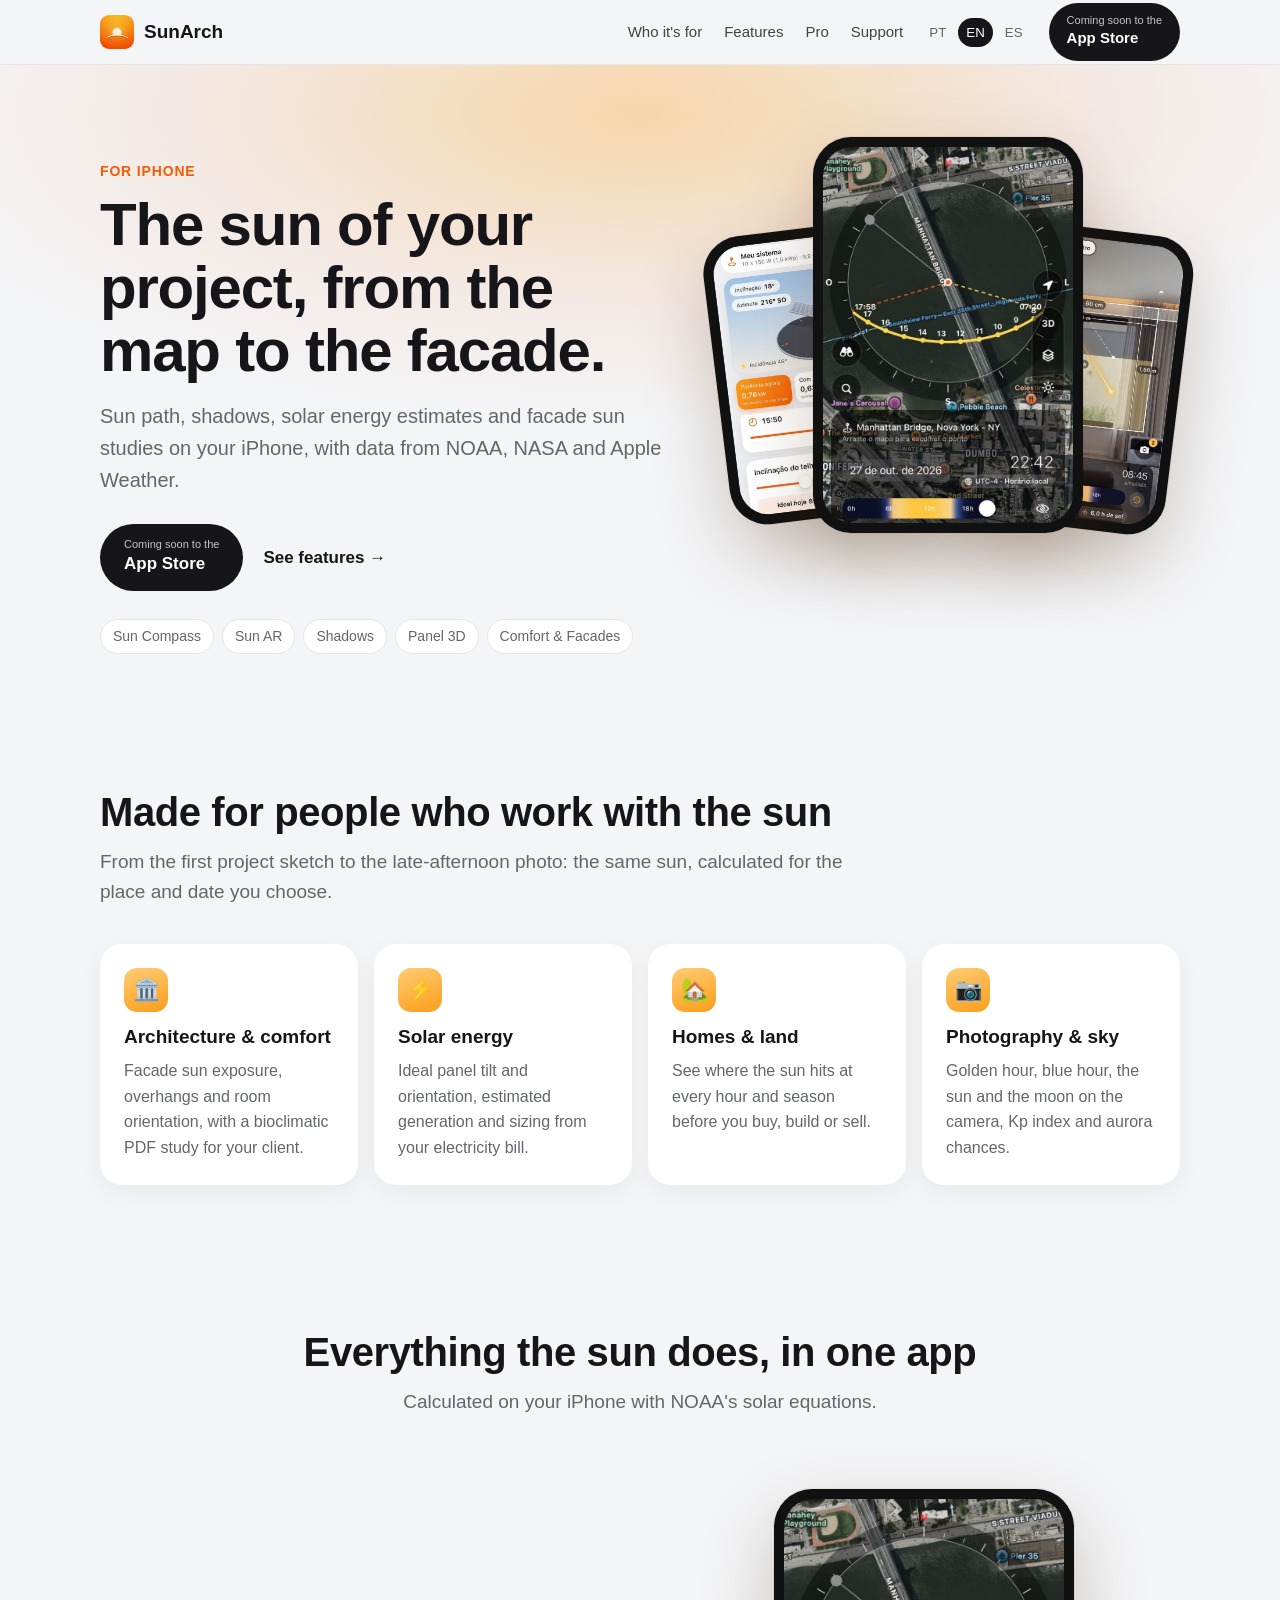
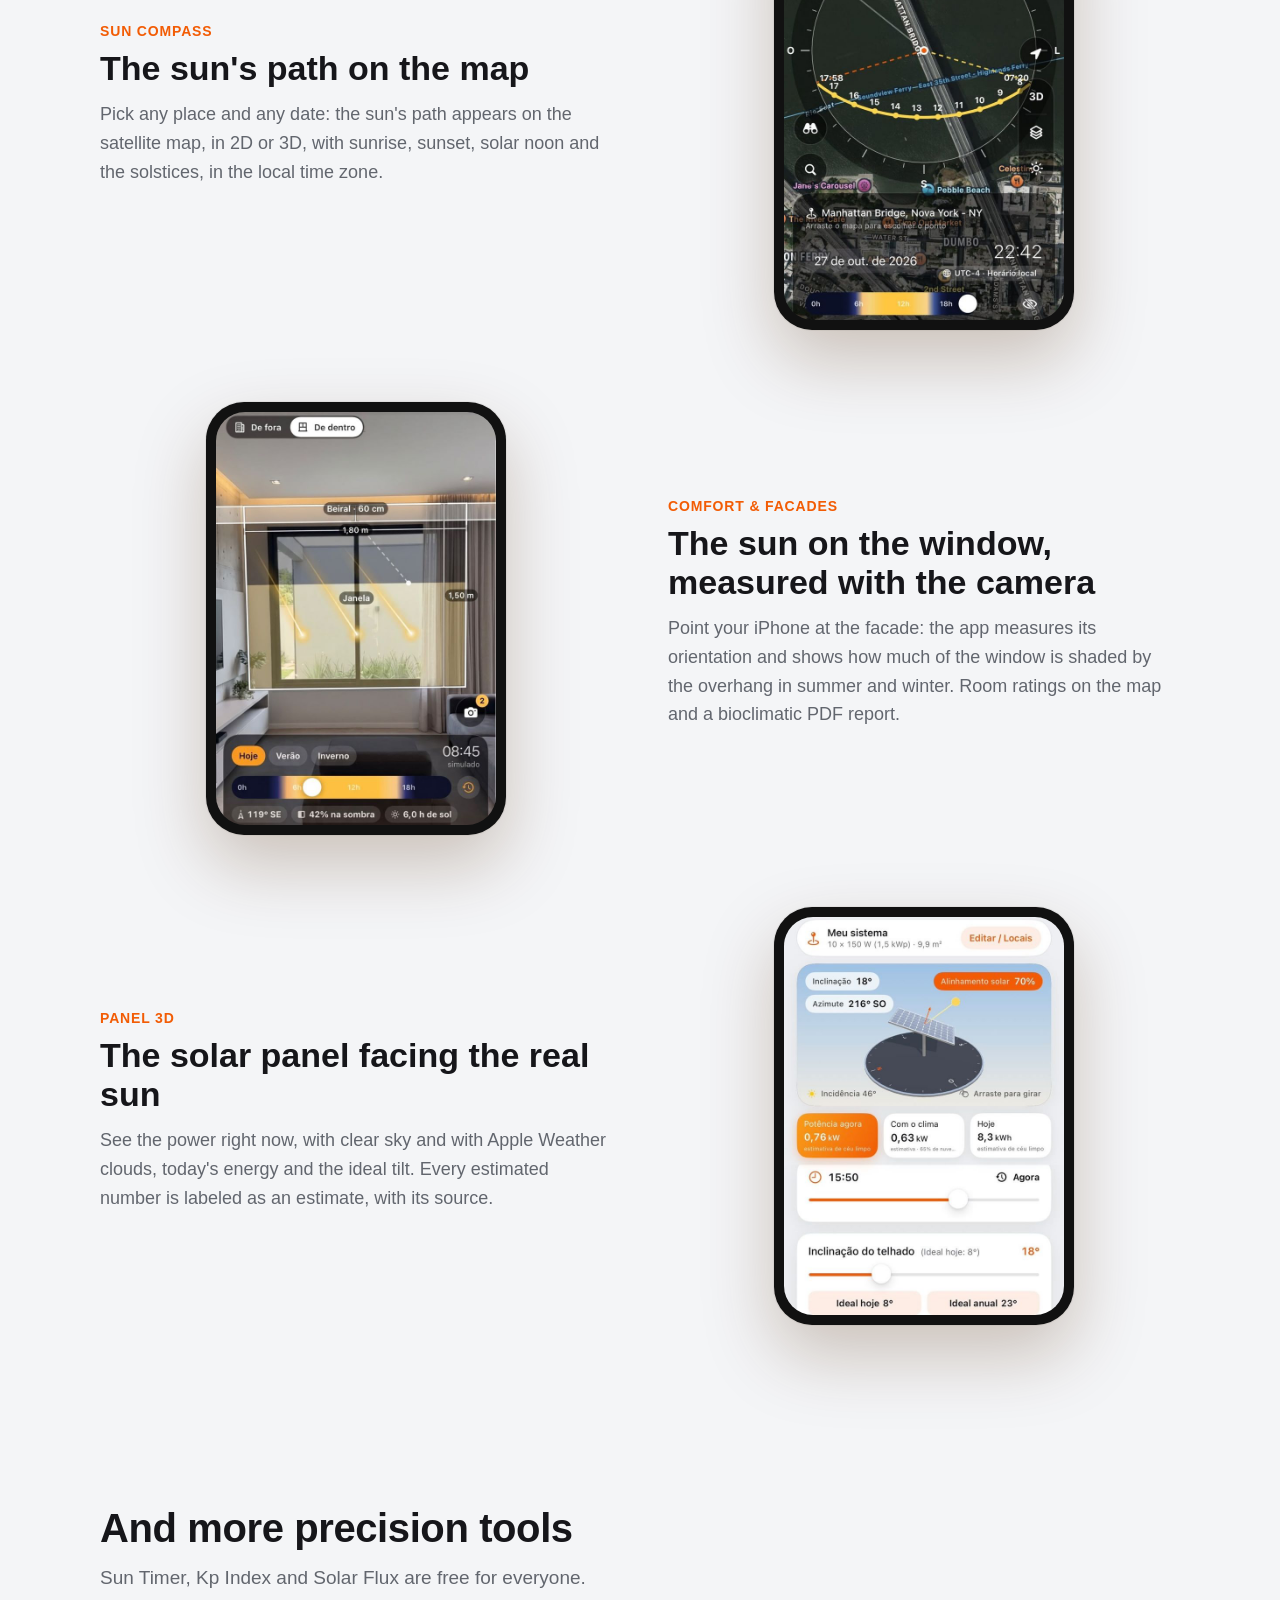
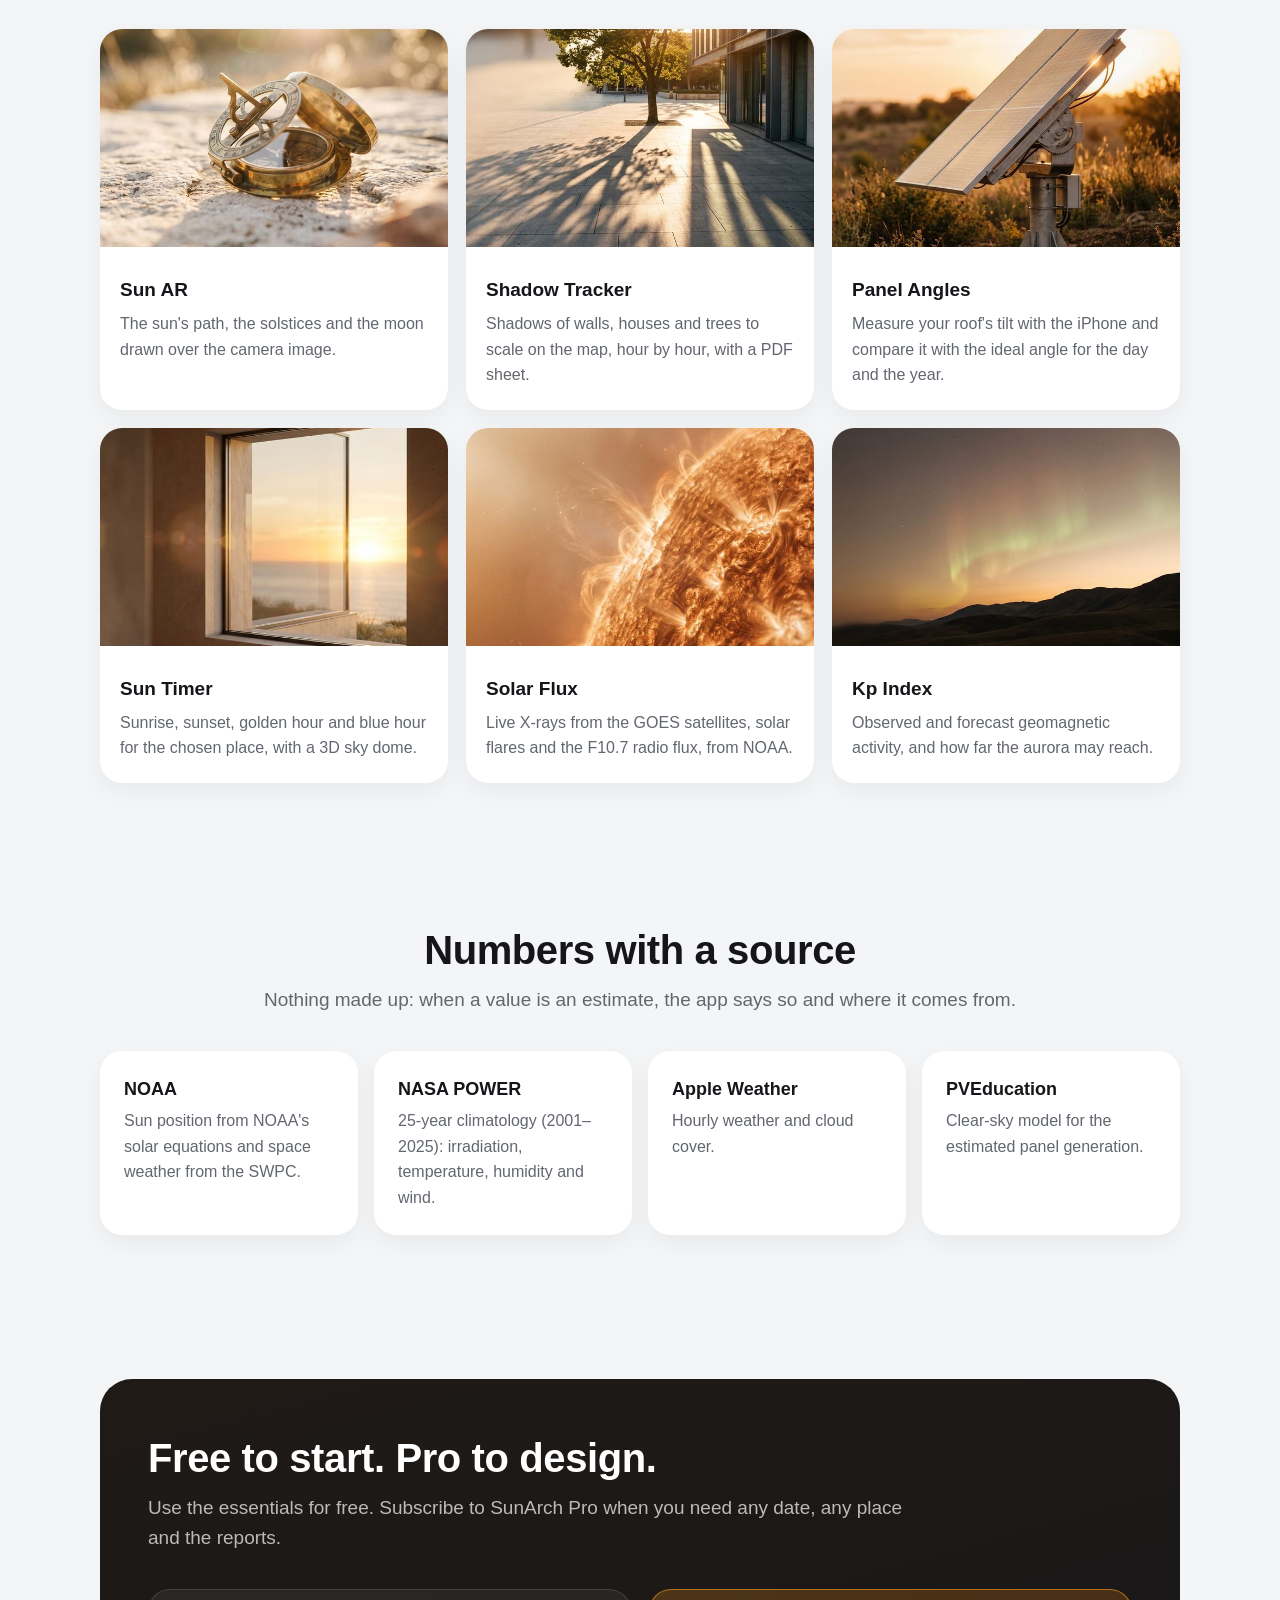
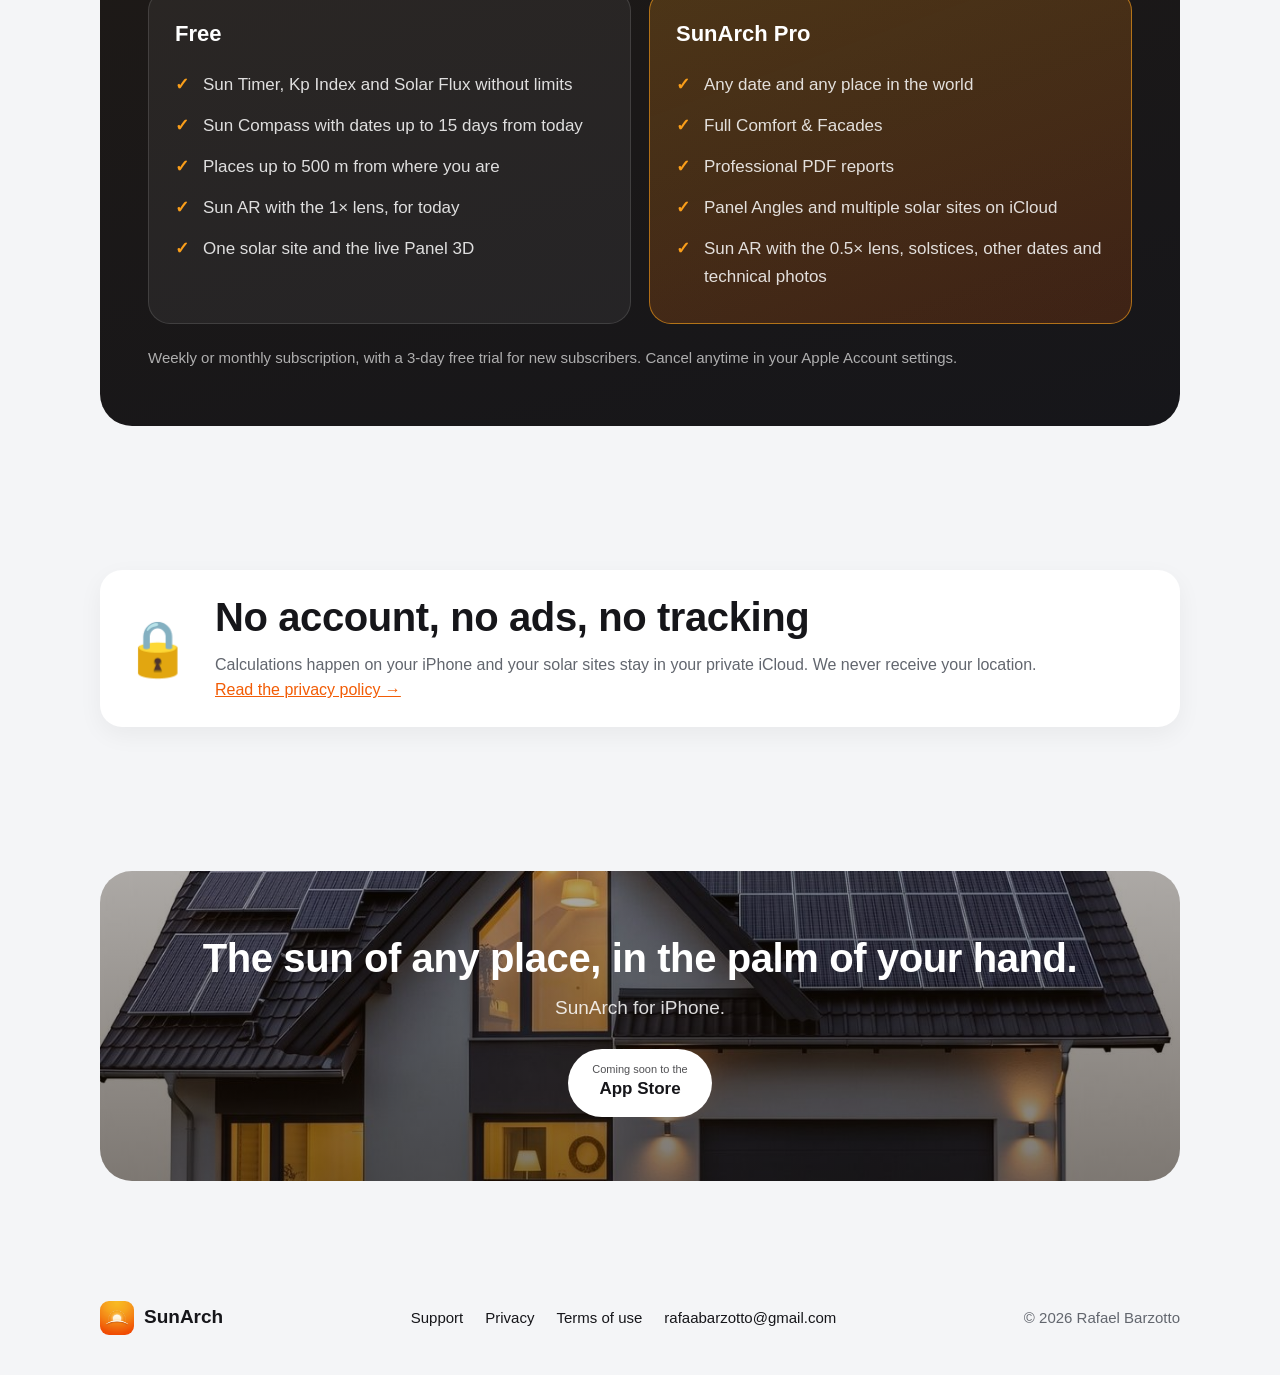
==== index.html @ 5658993d "SunArch: landing, privacidade e suporte" ====
<!doctype html>
<html lang="pt-BR">
<head>
  <meta charset="utf-8">
  <meta name="viewport" content="width=device-width, initial-scale=1">
  <title>SunArch — Sol, sombras e estudo solar de fachadas</title>
  <meta name="description" content="SunArch para iPhone: trajetória do sol no mapa e na câmera, sombras, estimativa de energia solar e estudo de insolação de fachadas, com dados da NOAA, da NASA e do Apple Weather.">
  <meta property="og:title" content="SunArch">
  <meta property="og:description" content="Sol, sombras e estudo solar de fachadas no seu iPhone.">
  <meta property="og:image" content="https://sunarch.com.br/assets/photo-house.jpg">
  <meta property="og:url" content="https://sunarch.com.br/">
  <meta name="theme-color" content="#f25c05">
  <link rel="icon" href="icon.png">
  <link rel="apple-touch-icon" href="icon.png">
  <link rel="stylesheet" href="landing.css">
</head>
<body>

<header class="top">
  <div class="wrap">
    <a class="brand" href="#"><img src="icon.png" alt=""><span>SunArch</span></a>
    <nav class="menu">
      <a href="#para-quem" data-i="nav.who">Para quem</a>
      <a href="#recursos" data-i="nav.features">Recursos</a>
      <a href="#pro" data-i="nav.pro">Pro</a>
      <a href="support.html" data-i="nav.support">Suporte</a>
    </nav>
    <div class="langs" role="group" aria-label="Idioma">
      <button type="button" data-lang="pt">PT</button>
      <button type="button" data-lang="en">EN</button>
      <button type="button" data-lang="es">ES</button>
    </div>
    <a class="store" aria-disabled="true"><span><small data-i="store.soon">Em breve na</small>App Store</span></a>
  </div>
</header>

<main>

<!-- Destaque -->
<section class="hero">
  <div class="wrap">
    <div>
      <div class="eyebrow" data-i="hero.eyebrow">Para iPhone</div>
      <h1 data-i="hero.title">O sol do seu projeto, do mapa à fachada.</h1>
      <p class="lead" data-i="hero.lead">Trajetória do sol, sombras, estimativa de energia solar e estudo de insolação de fachadas no seu iPhone, com dados da NOAA, da NASA e do Apple Weather.</p>
      <div class="cta-row">
        <a class="store big" aria-disabled="true"><span><small data-i="store.soon">Em breve na</small>App Store</span></a>
        <a class="ghost" href="#recursos" data-i="hero.more">Ver recursos →</a>
      </div>
      <div class="chips">
        <span data-i="chip.compass">Bússola Solar</span>
        <span>Sun AR</span>
        <span data-i="chip.shadow">Sombras</span>
        <span data-i="chip.panel">Placa 3D</span>
        <span data-i="chip.comfort">Conforto &amp; Fachadas</span>
      </div>
    </div>
    <div class="trio">
      <div class="phone side left"><img src="assets/screen-solar.jpg" alt=""></div>
      <div class="phone side right"><img src="assets/screen-facade.jpg" alt=""></div>
      <div class="phone front"><img src="assets/screen-compass.jpg" alt="Bússola Solar do SunArch: trajetória do sol sobre o mapa de satélite" data-i-alt="alt.compass"></div>
    </div>
  </div>
</section>

<!-- Para quem -->
<section class="block" id="para-quem">
  <div class="wrap">
    <h2 data-i="who.title">Feito para quem trabalha com o sol</h2>
    <p class="sub" data-i="who.sub">Do primeiro rabisco do projeto à foto no fim de tarde: o mesmo sol, calculado para o lugar e a data que você escolher.</p>
    <div class="grid4">
      <div class="card"><div class="icon">🏛️</div><h3 data-i="who.arch.t">Arquitetura e conforto</h3><p data-i="who.arch.d">Insolação de fachadas, beirais e orientação dos cômodos, com estudo bioclimático em PDF para o cliente.</p></div>
      <div class="card"><div class="icon">⚡️</div><h3 data-i="who.solar.t">Energia solar</h3><p data-i="who.solar.d">Inclinação e orientação ideais das placas, geração estimada e dimensionamento pela conta de luz.</p></div>
      <div class="card"><div class="icon">🏡</div><h3 data-i="who.home.t">Imóveis e terrenos</h3><p data-i="who.home.d">Veja onde bate sol em cada hora e estação antes de comprar, construir ou vender.</p></div>
      <div class="card"><div class="icon">📷</div><h3 data-i="who.photo.t">Fotografia e céu</h3><p data-i="who.photo.d">Golden hour, blue hour, o sol e a lua na câmera, índice Kp e chance de aurora.</p></div>
    </div>
  </div>
</section>

<!-- Recursos em destaque -->
<section class="block" id="recursos">
  <div class="wrap">
    <h2 class="center" data-i="feat.title">Tudo o que o sol faz, num app só</h2>
    <p class="sub center" data-i="feat.sub">Contas feitas no seu iPhone, com as equações solares da NOAA.</p>

    <div class="feature">
      <div class="text">
        <div class="eyebrow" data-i="chip.compass">Bússola Solar</div>
        <h3 data-i="f1.t">A trajetória do sol sobre o mapa</h3>
        <p data-i="f1.d">Escolha qualquer ponto e qualquer data: o caminho do sol aparece no mapa de satélite, em 2D ou em 3D, com nascer, pôr, meio-dia solar e os solstícios, no fuso do local.</p>
      </div>
      <div class="phone"><img src="assets/screen-compass.jpg" alt="" loading="lazy"></div>
    </div>

    <div class="feature flip">
      <div class="text">
        <div class="eyebrow" data-i="chip.comfort">Conforto &amp; Fachadas</div>
        <h3 data-i="f2.t">O sol na janela, medido pela câmera</h3>
        <p data-i="f2.d">Aponte o iPhone para a fachada: o app mede a orientação dela e mostra quanto da janela fica na sombra do beiral no verão e no inverno. Notas por cômodo no mapa e relatório bioclimático em PDF.</p>
      </div>
      <div class="phone"><img src="assets/screen-facade.jpg" alt="Fachada AR do SunArch medindo a sombra do beiral sobre a janela" data-i-alt="alt.facade" loading="lazy"></div>
    </div>

    <div class="feature">
      <div class="text">
        <div class="eyebrow" data-i="chip.panel">Placa 3D</div>
        <h3 data-i="f3.t">A placa solar diante do sol real</h3>
        <p data-i="f3.d">Veja a potência agora, com céu limpo e com as nuvens do Apple Weather, a energia do dia e a inclinação ideal. Cada número estimado vem marcado como estimativa, com a fonte.</p>
      </div>
      <div class="phone"><img src="assets/screen-solar.jpg" alt="Placa 3D do SunArch com a potência estimada e a inclinação do telhado" data-i-alt="alt.solar" loading="lazy"></div>
    </div>
  </div>
</section>

<!-- Mais ferramentas -->
<section class="block">
  <div class="wrap">
    <h2 data-i="tools.title">E mais ferramentas de precisão</h2>
    <p class="sub" data-i="tools.sub">Timer Solar, Índice Kp e Fluxo Solar são gratuitos para todos.</p>
    <div class="grid3">
      <div class="card tool"><img src="assets/photo-ar.jpg" alt="" loading="lazy"><div><h3>Sun AR</h3><p data-i="t.ar">O caminho do sol, os solstícios e a lua desenhados sobre a imagem da câmera.</p></div></div>
      <div class="card tool"><img src="assets/photo-shadow.jpg" alt="" loading="lazy"><div><h3 data-i="t.shadow.t">Rastreador de Sombras</h3><p data-i="t.shadow">A sombra de muros, casas e árvores em escala no mapa, hora a hora, com ficha em PDF.</p></div></div>
      <div class="card tool"><img src="assets/photo-angles.jpg" alt="" loading="lazy"><div><h3 data-i="t.angles.t">Ângulos do Painel</h3><p data-i="t.angles">Meça a inclinação do telhado com o iPhone e compare com o ângulo ideal do dia e do ano.</p></div></div>
      <div class="card tool"><img src="assets/photo-timer.jpg" alt="" loading="lazy"><div><h3 data-i="t.timer.t">Timer Solar</h3><p data-i="t.timer">Nascer, pôr, golden hour e blue hour do local escolhido, com a cúpula 3D do céu.</p></div></div>
      <div class="card tool"><img src="assets/photo-flux.jpg" alt="" loading="lazy"><div><h3 data-i="t.flux.t">Fluxo Solar</h3><p data-i="t.flux">Raios X ao vivo dos satélites GOES, erupções solares e o fluxo de rádio F10.7, da NOAA.</p></div></div>
      <div class="card tool"><img src="assets/photo-kp.jpg" alt="" loading="lazy"><div><h3 data-i="t.kp.t">Índice Kp</h3><p data-i="t.kp">Atividade geomagnética observada e prevista, e até onde a aurora pode aparecer.</p></div></div>
    </div>
  </div>
</section>

<!-- Fontes -->
<section class="block">
  <div class="wrap">
    <h2 class="center" data-i="src.title">Números com fonte</h2>
    <p class="sub center" data-i="src.sub">Nada inventado: quando um valor é estimativa, o app diz que é estimativa e de onde ele vem.</p>
    <div class="sources">
      <div class="card"><strong>NOAA</strong><p data-i="src.noaa">Posição do sol pelas equações solares da NOAA e clima espacial do SWPC.</p></div>
      <div class="card"><strong>NASA POWER</strong><p data-i="src.nasa">Climatologia de 25 anos (2001–2025): irradiação, temperatura, umidade e vento.</p></div>
      <div class="card"><strong>Apple Weather</strong><p data-i="src.apple">Clima e cobertura de nuvens hora a hora.</p></div>
      <div class="card"><strong>PVEducation</strong><p data-i="src.pv">Modelo de céu limpo para a geração estimada das placas.</p></div>
    </div>
  </div>
</section>

<!-- Pro -->
<section class="block" id="pro">
  <div class="wrap">
    <div class="pro">
      <h2 data-i="pro.title">Grátis para começar. Pro para projetar.</h2>
      <p class="sub" data-i="pro.sub">Use o essencial sem pagar nada. Assine o SunArch Pro quando precisar de qualquer data, qualquer lugar e dos relatórios.</p>
      <div class="plans">
        <div class="plan">
          <h3 data-i="pro.free">Grátis</h3>
          <ul>
            <li data-i="pro.free.1">Timer Solar, Índice Kp e Fluxo Solar sem limites</li>
            <li data-i="pro.free.2">Bússola Solar com datas até 15 dias de hoje</li>
            <li data-i="pro.free.3">Locais a até 500 m da sua posição</li>
            <li data-i="pro.free.4">Sun AR na lente 1×, no dia de hoje</li>
            <li data-i="pro.free.5">Um local solar e a Placa 3D ao vivo</li>
          </ul>
        </div>
        <div class="plan on">
          <h3>SunArch Pro</h3>
          <ul>
            <li data-i="pro.p.1">Qualquer data e qualquer lugar do mundo</li>
            <li data-i="pro.p.2">Conforto &amp; Fachadas completo</li>
            <li data-i="pro.p.3">Relatórios profissionais em PDF</li>
            <li data-i="pro.p.4">Ângulos do Painel e vários locais solares no iCloud</li>
            <li data-i="pro.p.5">Sun AR com lente 0,5×, solstícios, outras datas e fotos técnicas</li>
          </ul>
        </div>
      </div>
      <p class="note" data-i="pro.note">Assinatura semanal ou mensal, com teste grátis de 3 dias para novos assinantes. Cancele quando quiser nos ajustes da sua Conta Apple.</p>
    </div>
  </div>
</section>

<!-- Privacidade -->
<section class="block">
  <div class="wrap">
    <div class="card privacy">
      <div class="big-icon">🔒</div>
      <div>
        <h2 data-i="priv.title">Sem conta, sem anúncios, sem rastreamento</h2>
        <p data-i="priv.text">As contas são feitas no seu iPhone e os seus locais solares ficam no seu iCloud privado. Nós nunca recebemos a sua localização.</p>
        <p><a href="privacy.html" data-i="priv.link">Ler a política de privacidade →</a></p>
      </div>
    </div>
  </div>
</section>

<!-- Chamada final -->
<section class="block">
  <div class="wrap">
    <div class="final">
      <h2 data-i="final.title">O sol de qualquer lugar, na palma da mão.</h2>
      <p data-i="final.sub">SunArch para iPhone.</p>
      <a class="store big" aria-disabled="true"><span><small data-i="store.soon">Em breve na</small>App Store</span></a>
    </div>
  </div>
</section>

</main>

<footer class="site">
  <div class="wrap">
    <a class="brand" href="#"><img src="icon.png" alt=""><span>SunArch</span></a>
    <nav>
      <a href="support.html" data-i="nav.support">Suporte</a>
      <a href="privacy.html" data-i="foot.privacy">Privacidade</a>
      <a href="https://www.apple.com/legal/internet-services/itunes/dev/stdeula/" data-i="foot.terms">Termos de uso</a>
      <a href="mailto:rafaabarzotto@gmail.com">rafaabarzotto@gmail.com</a>
    </nav>
    <div>© 2026 Rafael Barzotto</div>
  </div>
</footer>

<script src="i18n.js"></script>
</body>
</html>
---- landing.css ----
:root {
  --bg: #f4f5f7;
  --card: #ffffff;
  --ink: #16161a;
  --muted: #62666e;
  --accent: #f25c05;
  --gold: #fa9e1a;
  --gold-light: #ffcc73;
  --line: #e3e6ea;
  --radius: 22px;
}

* { box-sizing: border-box; }
html { scroll-behavior: smooth; }

body {
  margin: 0;
  background: var(--bg);
  color: var(--ink);
  font: 17px/1.6 -apple-system, BlinkMacSystemFont, "SF Pro Text", "Segoe UI", Roboto, sans-serif;
  -webkit-font-smoothing: antialiased;
}

img { max-width: 100%; display: block; }
a { color: var(--accent); }
.wrap { max-width: 1120px; margin: 0 auto; padding: 0 20px; }

/* Barra do topo */
.top {
  position: sticky; top: 0; z-index: 10;
  background: rgba(244, 245, 247, .85);
  backdrop-filter: saturate(180%) blur(14px);
  -webkit-backdrop-filter: saturate(180%) blur(14px);
  border-bottom: 1px solid var(--line);
}
.top .wrap { display: flex; align-items: center; gap: 18px; height: 64px; }
.brand { display: flex; align-items: center; gap: 10px; text-decoration: none; color: var(--ink); font-weight: 700; font-size: 19px; }
.brand img { width: 34px; height: 34px; border-radius: 9px; }
.top nav.menu { display: flex; gap: 22px; margin-left: auto; }
.top nav.menu a { color: var(--ink); text-decoration: none; font-size: 15px; font-weight: 500; opacity: .8; }
.top nav.menu a:hover { opacity: 1; }
.langs { display: flex; gap: 4px; }
.langs button {
  border: 0; background: transparent; color: var(--muted); font: 600 13px/1 inherit;
  padding: 7px 8px; border-radius: 999px; cursor: pointer;
}
.langs button.on { background: var(--ink); color: #fff; }

.store {
  display: inline-flex; align-items: center; gap: 8px;
  background: var(--ink); color: #fff; text-decoration: none;
  font-weight: 600; font-size: 15px; padding: 11px 18px; border-radius: 999px; white-space: nowrap;
}
.store small { display: block; font-size: 11px; font-weight: 500; opacity: .75; line-height: 1.1; }
.store.big { font-size: 17px; padding: 14px 24px; }
.store[aria-disabled="true"] { cursor: default; }

/* Destaque */
.hero { position: relative; overflow: hidden; padding: 72px 0 40px; }
.hero::before {
  content: ""; position: absolute; inset: -40% -10% auto; height: 620px; z-index: -1;
  background: radial-gradient(closest-side, rgba(250, 158, 26, .35), rgba(242, 92, 5, .08) 60%, transparent);
}
.hero .wrap { display: grid; grid-template-columns: 1.1fr .9fr; gap: 48px; align-items: center; }
.eyebrow { color: var(--accent); font-weight: 700; font-size: 14px; letter-spacing: .06em; text-transform: uppercase; }
.hero h1 { font-size: clamp(36px, 5.4vw, 60px); line-height: 1.05; letter-spacing: -.02em; margin: 10px 0 18px; }
.hero p.lead { font-size: 20px; color: var(--muted); margin: 0 0 28px; max-width: 34em; }
.cta-row { display: flex; gap: 14px; flex-wrap: wrap; align-items: center; }
.ghost { color: var(--ink); text-decoration: none; font-weight: 600; padding: 12px 6px; }
.chips { display: flex; flex-wrap: wrap; gap: 8px; margin-top: 28px; }
.chips span { background: var(--card); border: 1px solid var(--line); border-radius: 999px; padding: 5px 12px; font-size: 14px; color: var(--muted); }

.phone {
  border-radius: 38px; padding: 10px; background: #111;
  box-shadow: 0 30px 70px rgba(80, 40, 0, .25), 0 0 0 1px rgba(0,0,0,.05);
  max-width: 340px; margin: 0 auto;
}
.phone img { border-radius: 29px; }
.feature .phone { max-width: 300px; }

/* Três telas do app no destaque */
.trio { position: relative; height: 540px; }
.trio .phone { position: absolute; margin: 0; }
.trio .front { width: 270px; left: 50%; top: 0; transform: translateX(-50%); z-index: 2; }
.trio .side { width: 210px; top: 90px; }
.trio .left { left: 0; transform: rotate(-7deg); }
.trio .right { right: 0; transform: rotate(7deg); }

/* Seções */
section.block { padding: 72px 0; }
.block h2 { font-size: clamp(28px, 3.6vw, 40px); line-height: 1.15; letter-spacing: -.01em; margin: 0 0 12px; }
.block p.sub { color: var(--muted); font-size: 19px; margin: 0 0 36px; max-width: 40em; }
.center { text-align: center; }
.center p.sub, p.sub.center { margin-left: auto; margin-right: auto; }

.grid4 { display: grid; grid-template-columns: repeat(4, 1fr); gap: 16px; }
.grid3 { display: grid; grid-template-columns: repeat(3, 1fr); gap: 18px; }
.card { background: var(--card); border-radius: var(--radius); padding: 24px; box-shadow: 0 8px 24px rgba(0,0,0,.05); }
.card h3 { margin: 10px 0 6px; font-size: 19px; }
.card p { margin: 0; color: var(--muted); font-size: 16px; }
.icon {
  width: 44px; height: 44px; border-radius: 13px; display: grid; place-items: center;
  background: linear-gradient(160deg, var(--gold-light), var(--gold)); font-size: 22px;
}

.feature { display: grid; grid-template-columns: 1fr 1fr; gap: 56px; align-items: center; padding: 36px 0; }
.feature.flip .text { order: 2; }
.feature .text h3 { font-size: clamp(26px, 3vw, 34px); margin: 6px 0 12px; line-height: 1.15; }
.feature .text p { color: var(--muted); font-size: 18px; margin: 0 0 12px; }
.feature ul { margin: 0; padding-left: 20px; color: var(--muted); }

.tool { padding: 0; overflow: hidden; }
.tool img { aspect-ratio: 16 / 10; object-fit: cover; width: 100%; }
.tool div { padding: 18px 20px 22px; }

.sources { display: grid; grid-template-columns: repeat(4, 1fr); gap: 16px; }
.sources .card strong { display: block; font-size: 18px; margin-bottom: 4px; }

/* Pro */
.pro { background: linear-gradient(165deg, #1f1a16, #16161a); color: #fff; border-radius: 32px; padding: 56px 48px; }
.pro h2 { color: #fff; }
.pro p.sub { color: rgba(255,255,255,.7); }
.plans { display: grid; grid-template-columns: 1fr 1fr; gap: 18px; }
.plan { background: rgba(255,255,255,.06); border: 1px solid rgba(255,255,255,.12); border-radius: 22px; padding: 26px; }
.plan.on { background: linear-gradient(160deg, rgba(250,158,26,.22), rgba(242,92,5,.18)); border-color: rgba(250,158,26,.6); }
.plan h3 { margin: 0 0 12px; font-size: 22px; }
.plan ul { margin: 0; padding: 0; list-style: none; }
.plan li { padding: 7px 0 7px 28px; position: relative; color: rgba(255,255,255,.85); }
.plan li::before { content: "✓"; position: absolute; left: 0; color: var(--gold); font-weight: 800; }
.pro .note { color: rgba(255,255,255,.65); font-size: 15px; margin: 22px 0 0; }

.privacy { display: grid; grid-template-columns: auto 1fr; gap: 24px; align-items: center; }
.privacy .big-icon { font-size: 54px; }

.final {
  border-radius: 32px; padding: 64px 24px; text-align: center; color: #fff;
  background: linear-gradient(rgba(20,10,0,.35), rgba(20,10,0,.55)), url("assets/photo-house.jpg") center / cover;
}
.final h2 { color: #fff; }
.final p { color: rgba(255,255,255,.85); font-size: 19px; margin: 0 0 26px; }
.final .store { background: #fff; color: var(--ink); }

footer.site { padding: 48px 0 40px; color: var(--muted); font-size: 15px; }
footer.site .wrap { display: flex; flex-wrap: wrap; gap: 18px 36px; align-items: center; justify-content: space-between; }
footer.site nav { display: flex; gap: 22px; flex-wrap: wrap; }
footer.site a { color: var(--ink); text-decoration: none; }

@media (max-width: 900px) {
  .hero .wrap, .feature, .plans { grid-template-columns: 1fr; }
  .feature.flip .text { order: 0; }
  .grid4, .sources { grid-template-columns: 1fr 1fr; }
  .grid3 { grid-template-columns: 1fr 1fr; }
  .top nav.menu { display: none; }
  .pro { padding: 40px 22px; }
}

@media (max-width: 560px) {
  .trio { height: 340px; }
  .trio .front { width: 200px; }
  .trio .side { width: 150px; top: 70px; }
  body { font-size: 16px; }
  .grid4, .grid3, .sources { grid-template-columns: 1fr; }
  .hero { padding-top: 40px; }
  /* No celular o topo não cabe "Em breve na App Store": o botão fica só no destaque. */
  .top .store { display: none; }
  .top .wrap { gap: 10px; }
  .brand span { display: none; }
  .privacy { grid-template-columns: 1fr; }
}
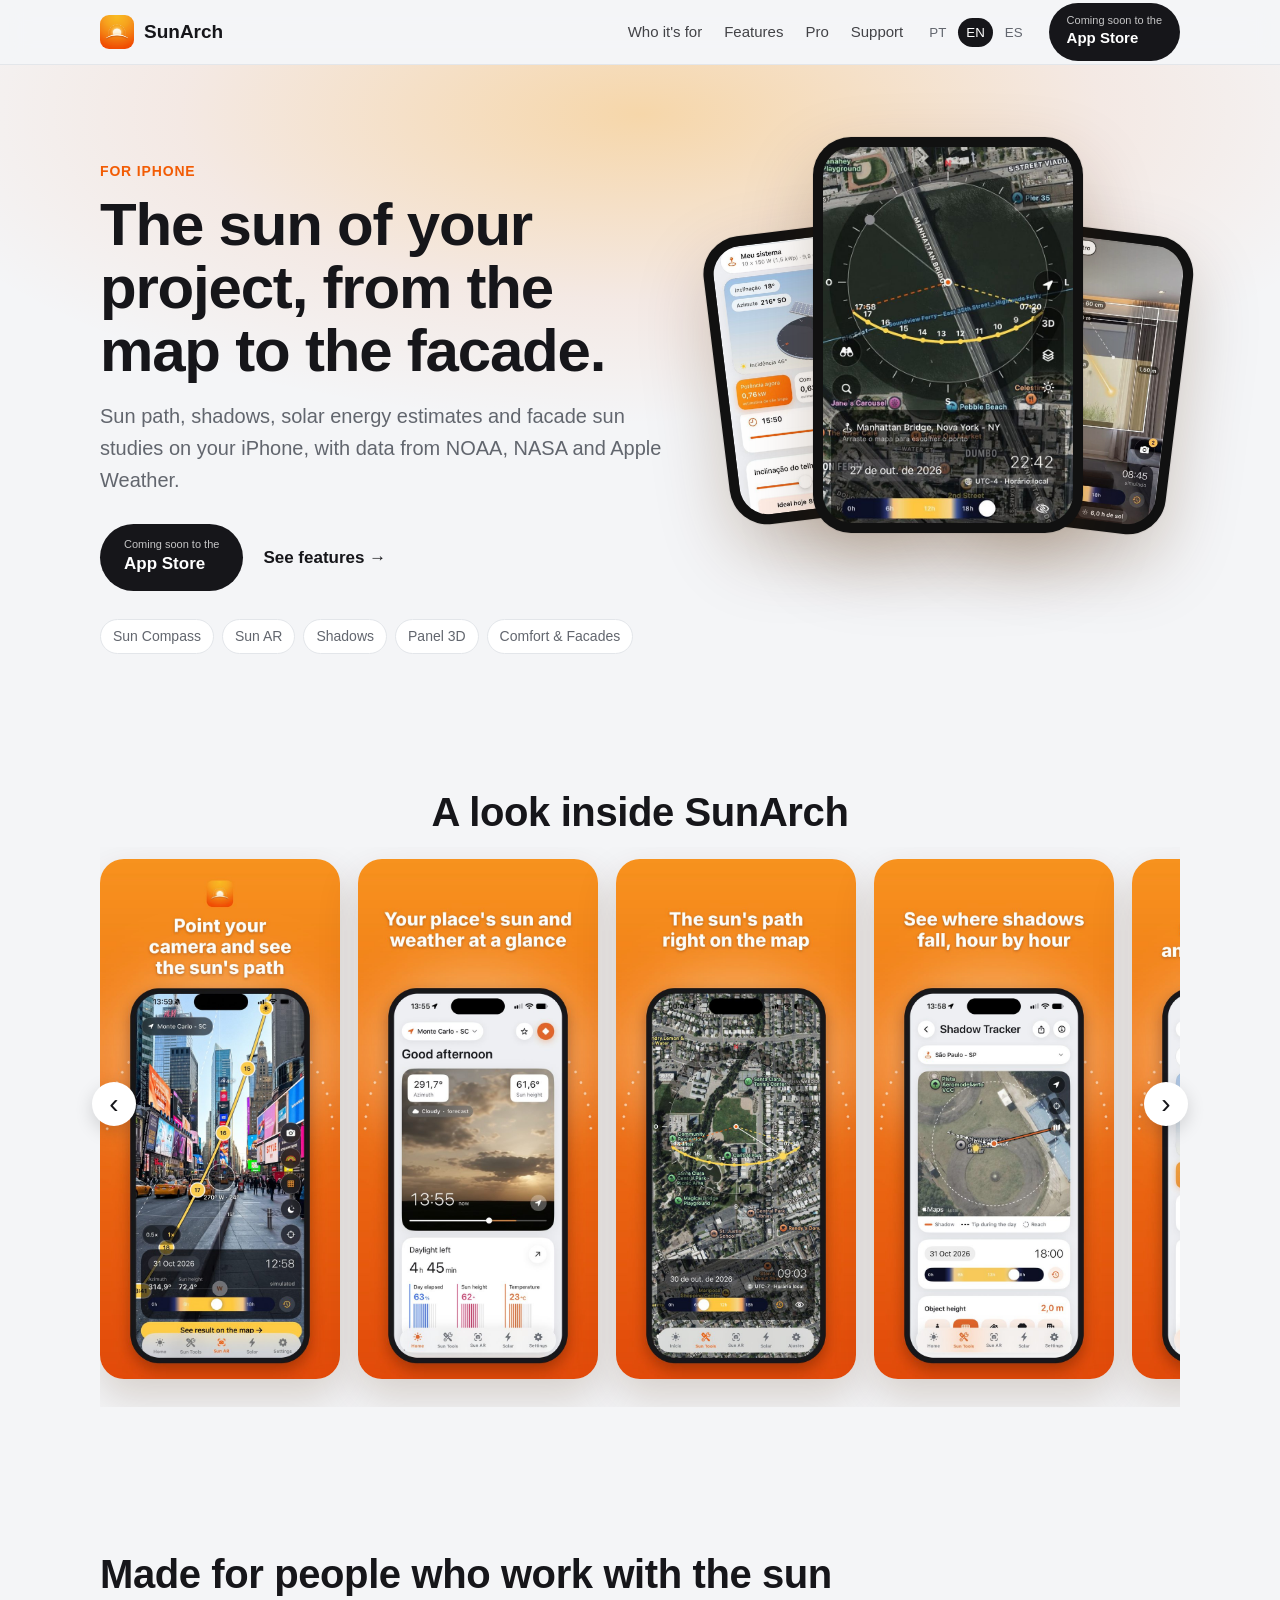
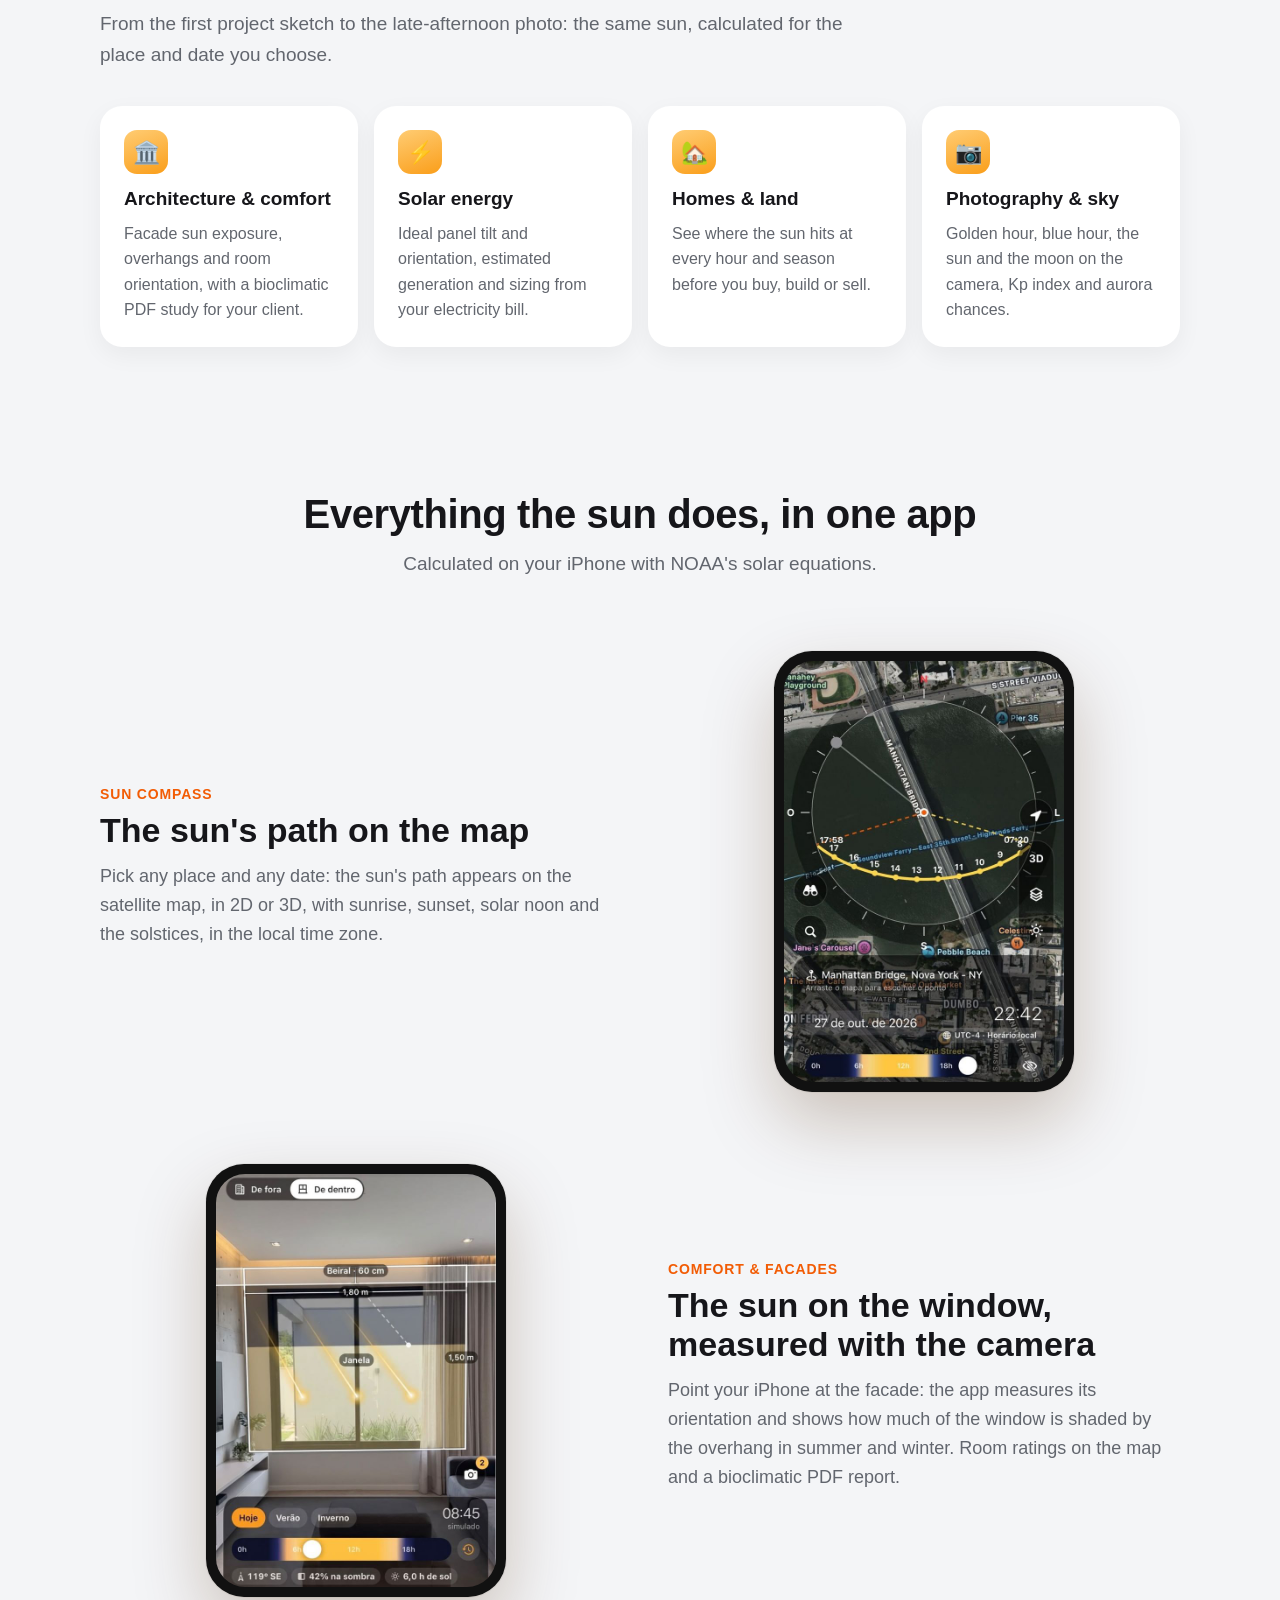
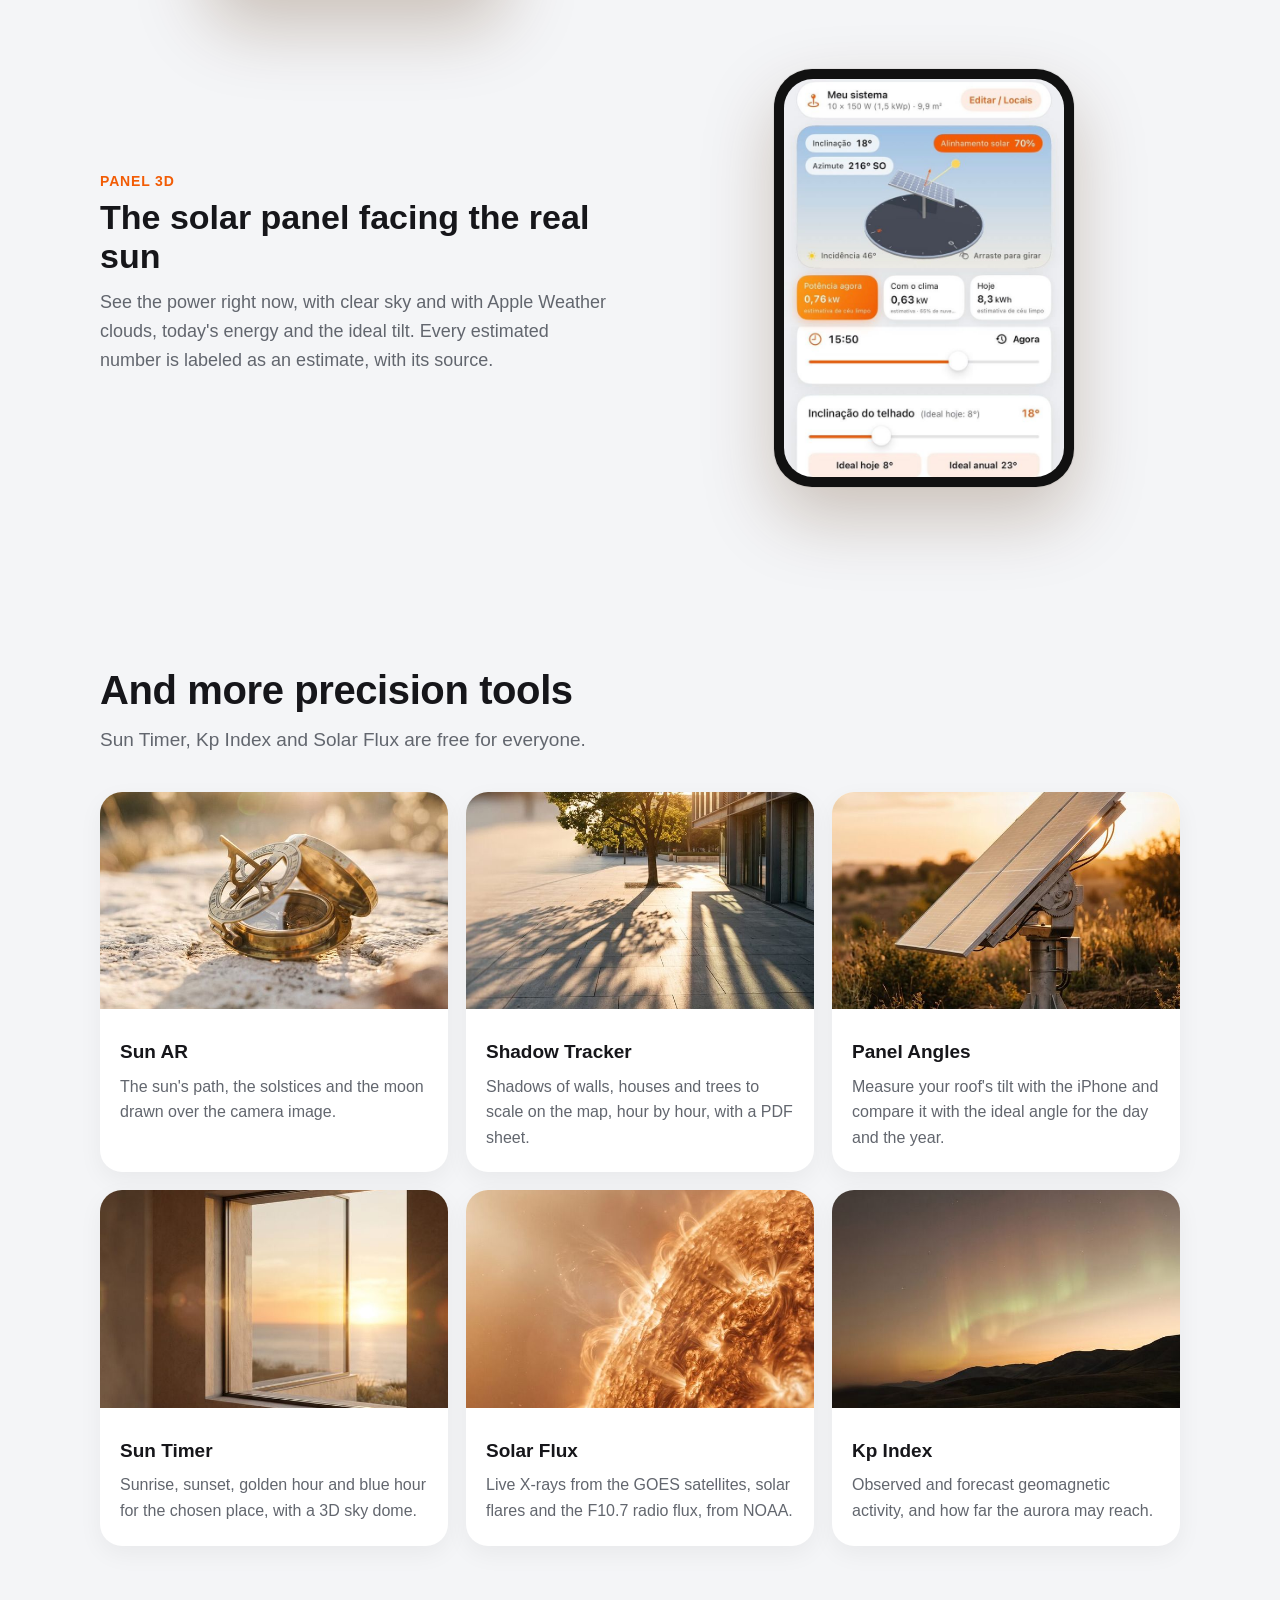
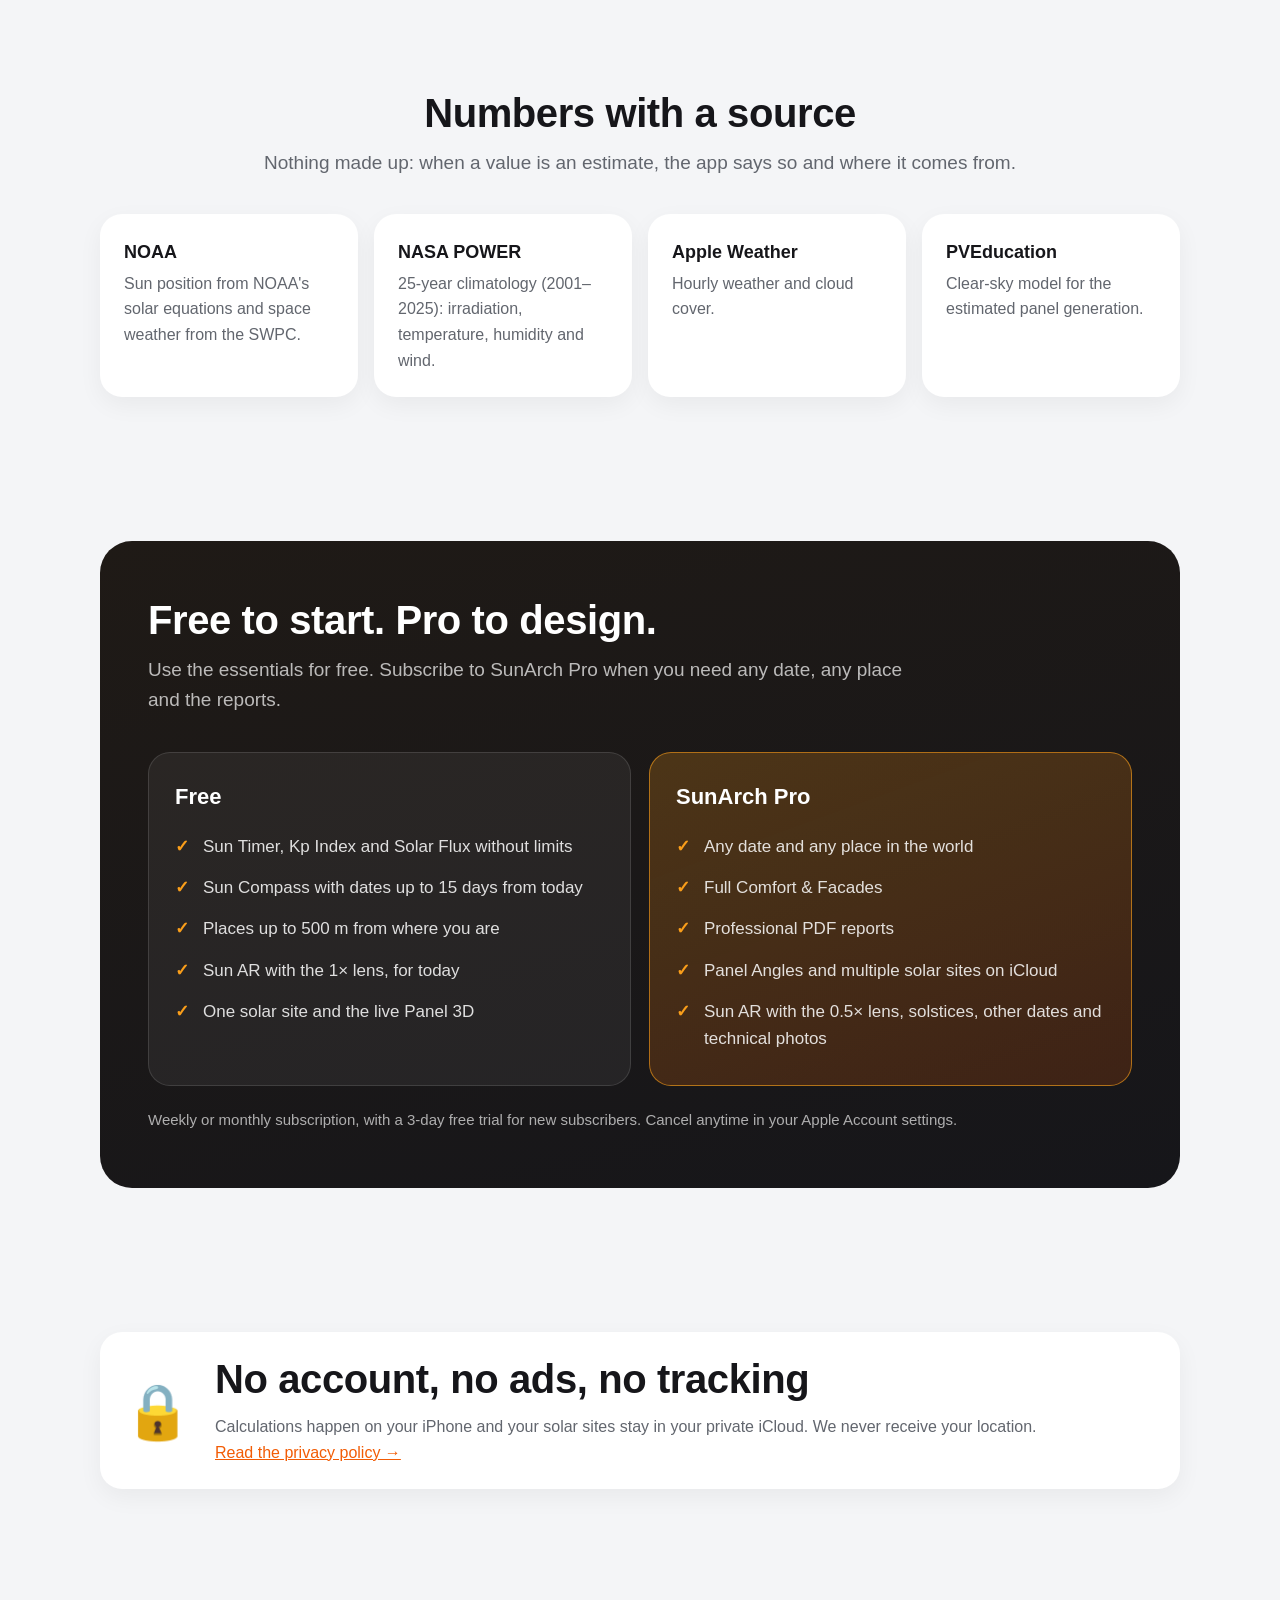
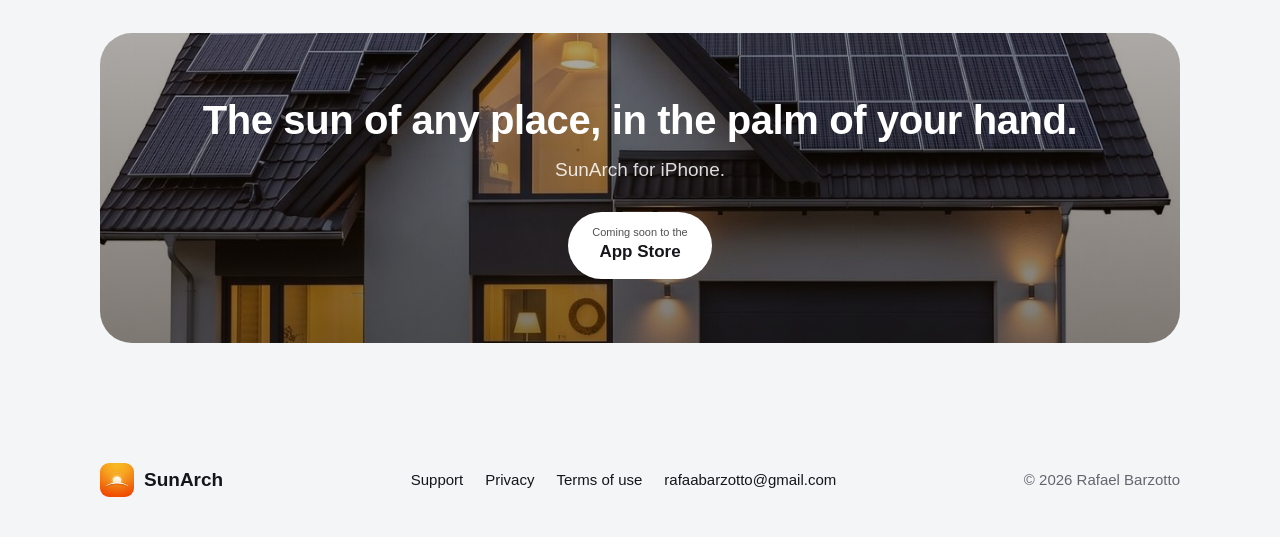
==== commit 0bba3914: "update images" ====
--- a/index.html
+++ b/index.html
@@ -59,6 +59,18 @@
       <div class="phone side left"><img src="assets/screen-solar.jpg" alt=""></div>
       <div class="phone side right"><img src="assets/screen-facade.jpg" alt=""></div>
       <div class="phone front"><img src="assets/screen-compass.jpg" alt="Bússola Solar do SunArch: trajetória do sol sobre o mapa de satélite" data-i-alt="alt.compass"></div>
+    </div>
+  </div>
+</section>
+
+<!-- Galeria: as capturas da App Store na língua da página (assets/shots) -->
+<section class="block shots-block" id="telas">
+  <div class="wrap">
+    <h2 class="center" data-i="shots.title">Veja o SunArch por dentro</h2>
+    <div class="shots-frame">
+      <button type="button" class="shots-nav prev" aria-label="Anteriores" data-i-label="shots.prev">‹</button>
+      <div class="shots" id="shots" tabindex="0" role="region" aria-label="Telas do SunArch" data-i-label="shots.label"></div>
+      <button type="button" class="shots-nav next" aria-label="Próximas" data-i-label="shots.next">›</button>
     </div>
   </div>
 </section>
@@ -215,6 +227,7 @@
   </div>
 </footer>
 
+<script src="assets/shots/shots.js"></script>
 <script src="i18n.js"></script>
 </body>
 </html>
--- a/landing.css
+++ b/landing.css
@@ -86,6 +86,26 @@
 .trio .left { left: 0; transform: rotate(-7deg); }
 .trio .right { right: 0; transform: rotate(7deg); }
 
+/* Galeria das capturas da App Store: rola de lado, uma tela por vez no celular */
+.shots-block { padding-top: 24px; }
+.shots-frame { position: relative; }
+.shots {
+  display: flex; gap: 18px; overflow-x: auto; scroll-snap-type: x mandatory;
+  padding: 12px 4px 28px; scrollbar-width: none; outline: none;
+}
+.shots::-webkit-scrollbar { display: none; }
+.shots img {
+  flex: 0 0 auto; width: 240px; height: auto; border-radius: 24px; scroll-snap-align: start;
+  box-shadow: 0 18px 40px rgba(80, 40, 0, .18);
+}
+.shots-nav {
+  position: absolute; top: 42%; z-index: 2; width: 44px; height: 44px; border-radius: 50%;
+  border: 0; background: var(--card); color: var(--ink); font-size: 28px; line-height: 1; cursor: pointer;
+  box-shadow: 0 6px 18px rgba(0, 0, 0, .15);
+}
+.shots-nav.prev { left: -8px; }
+.shots-nav.next { right: -8px; }
+
 /* Seções */
 section.block { padding: 72px 0; }
 .block h2 { font-size: clamp(28px, 3.6vw, 40px); line-height: 1.15; letter-spacing: -.01em; margin: 0 0 12px; }
@@ -166,4 +186,6 @@
   .top .wrap { gap: 10px; }
   .brand span { display: none; }
   .privacy { grid-template-columns: 1fr; }
+  .shots img { width: 68vw; }
+  .shots-nav { display: none; }
 }
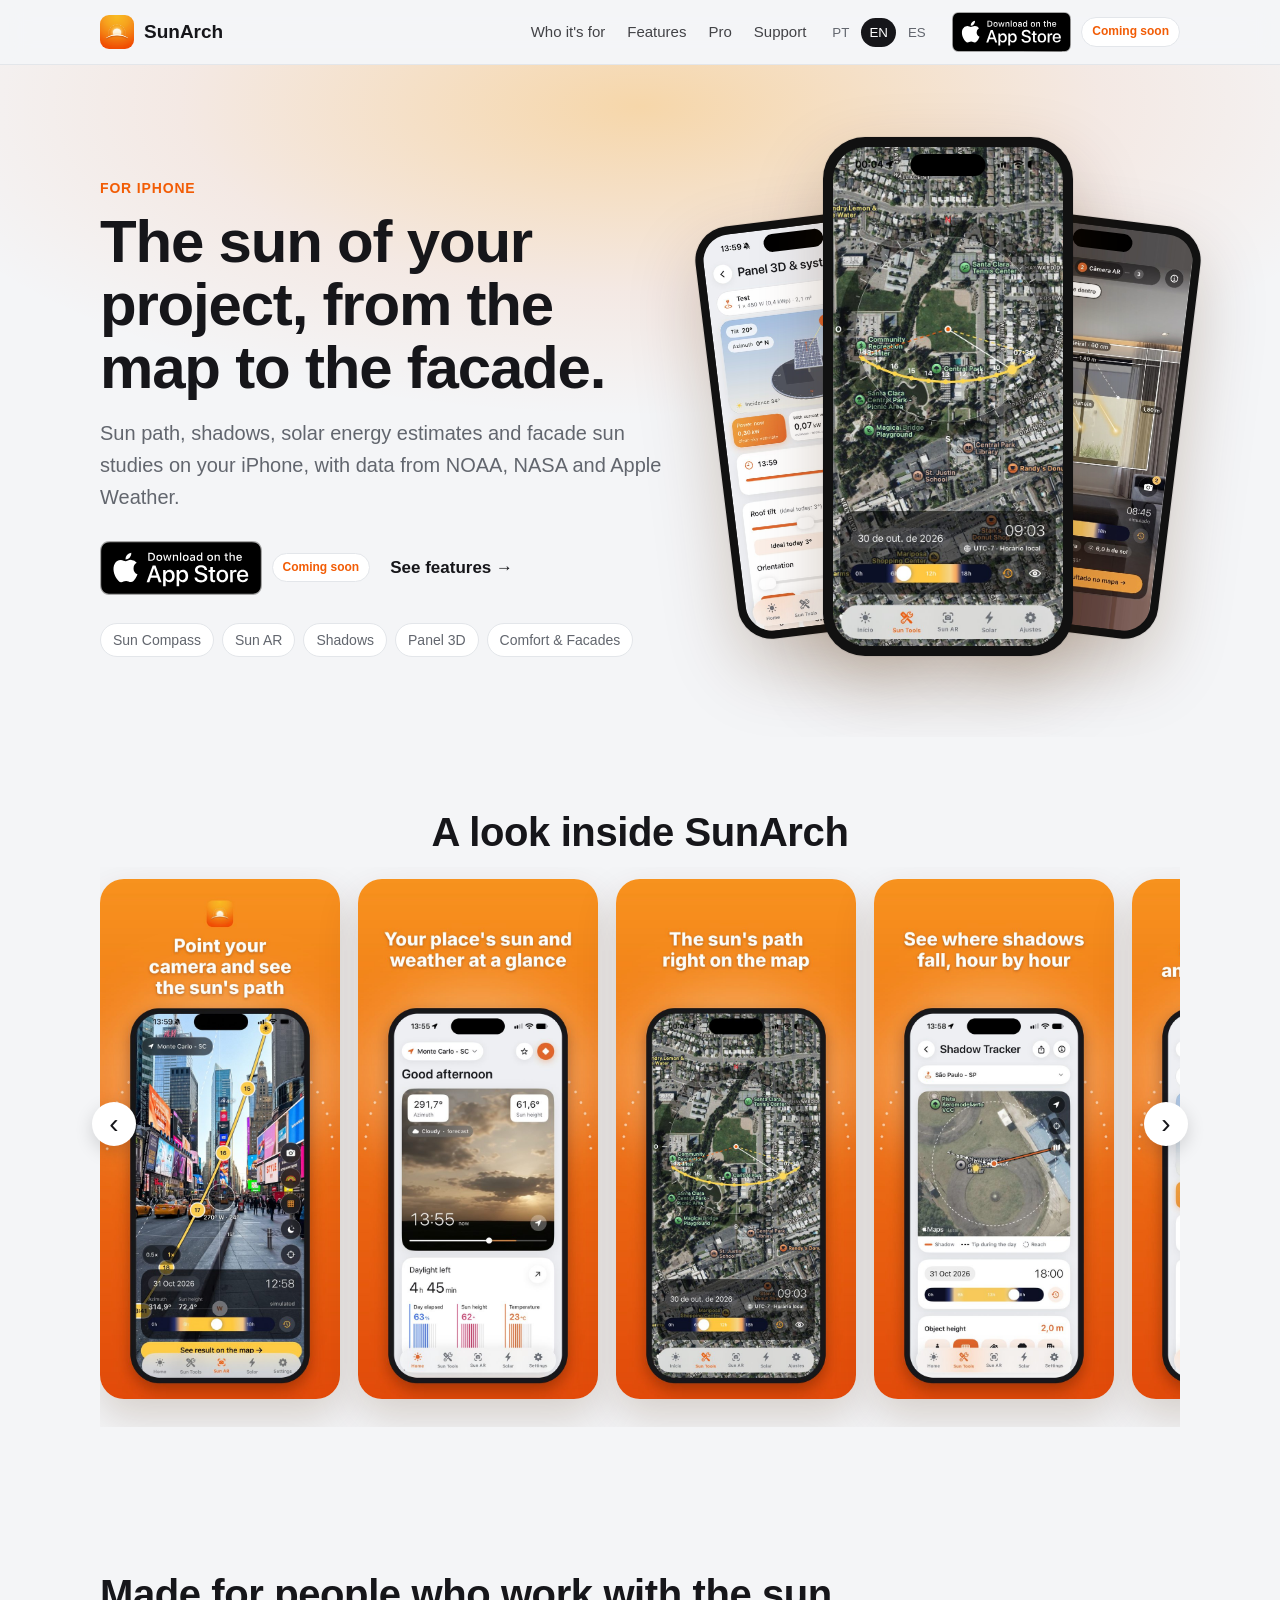
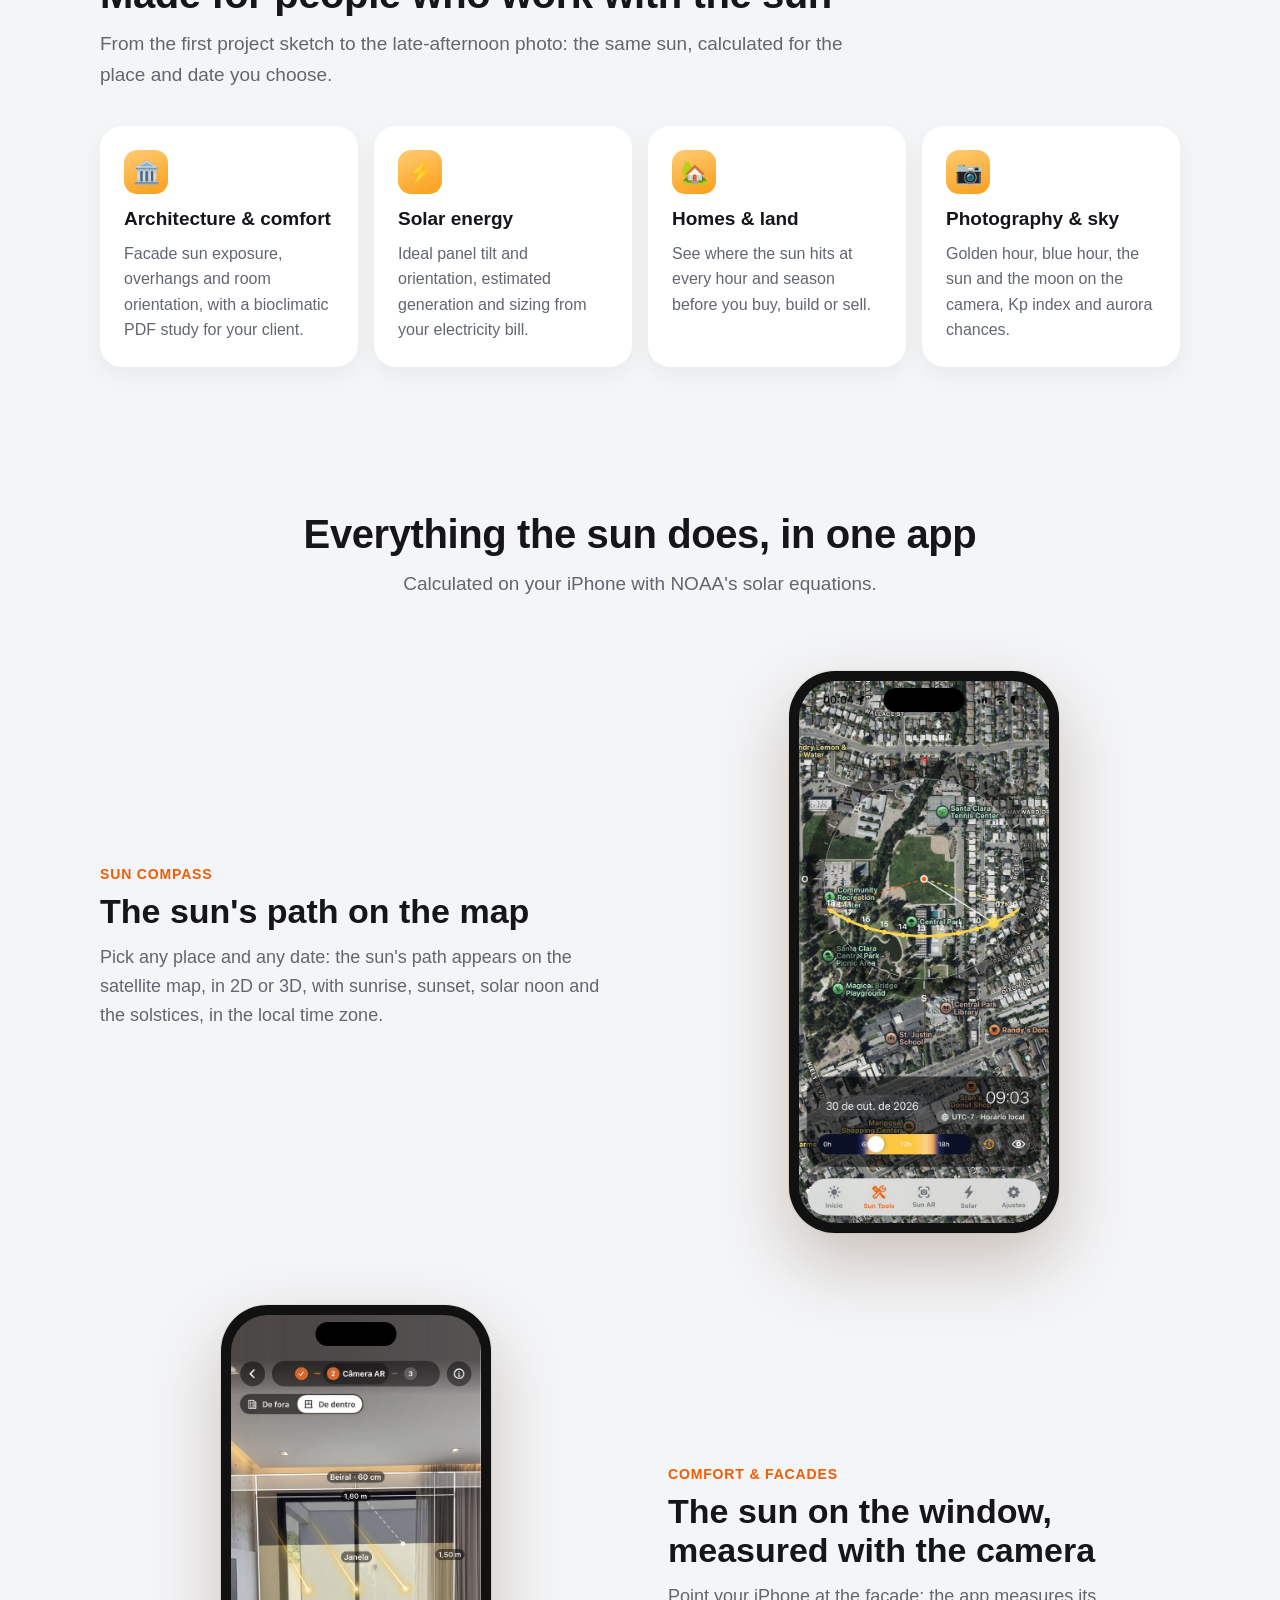
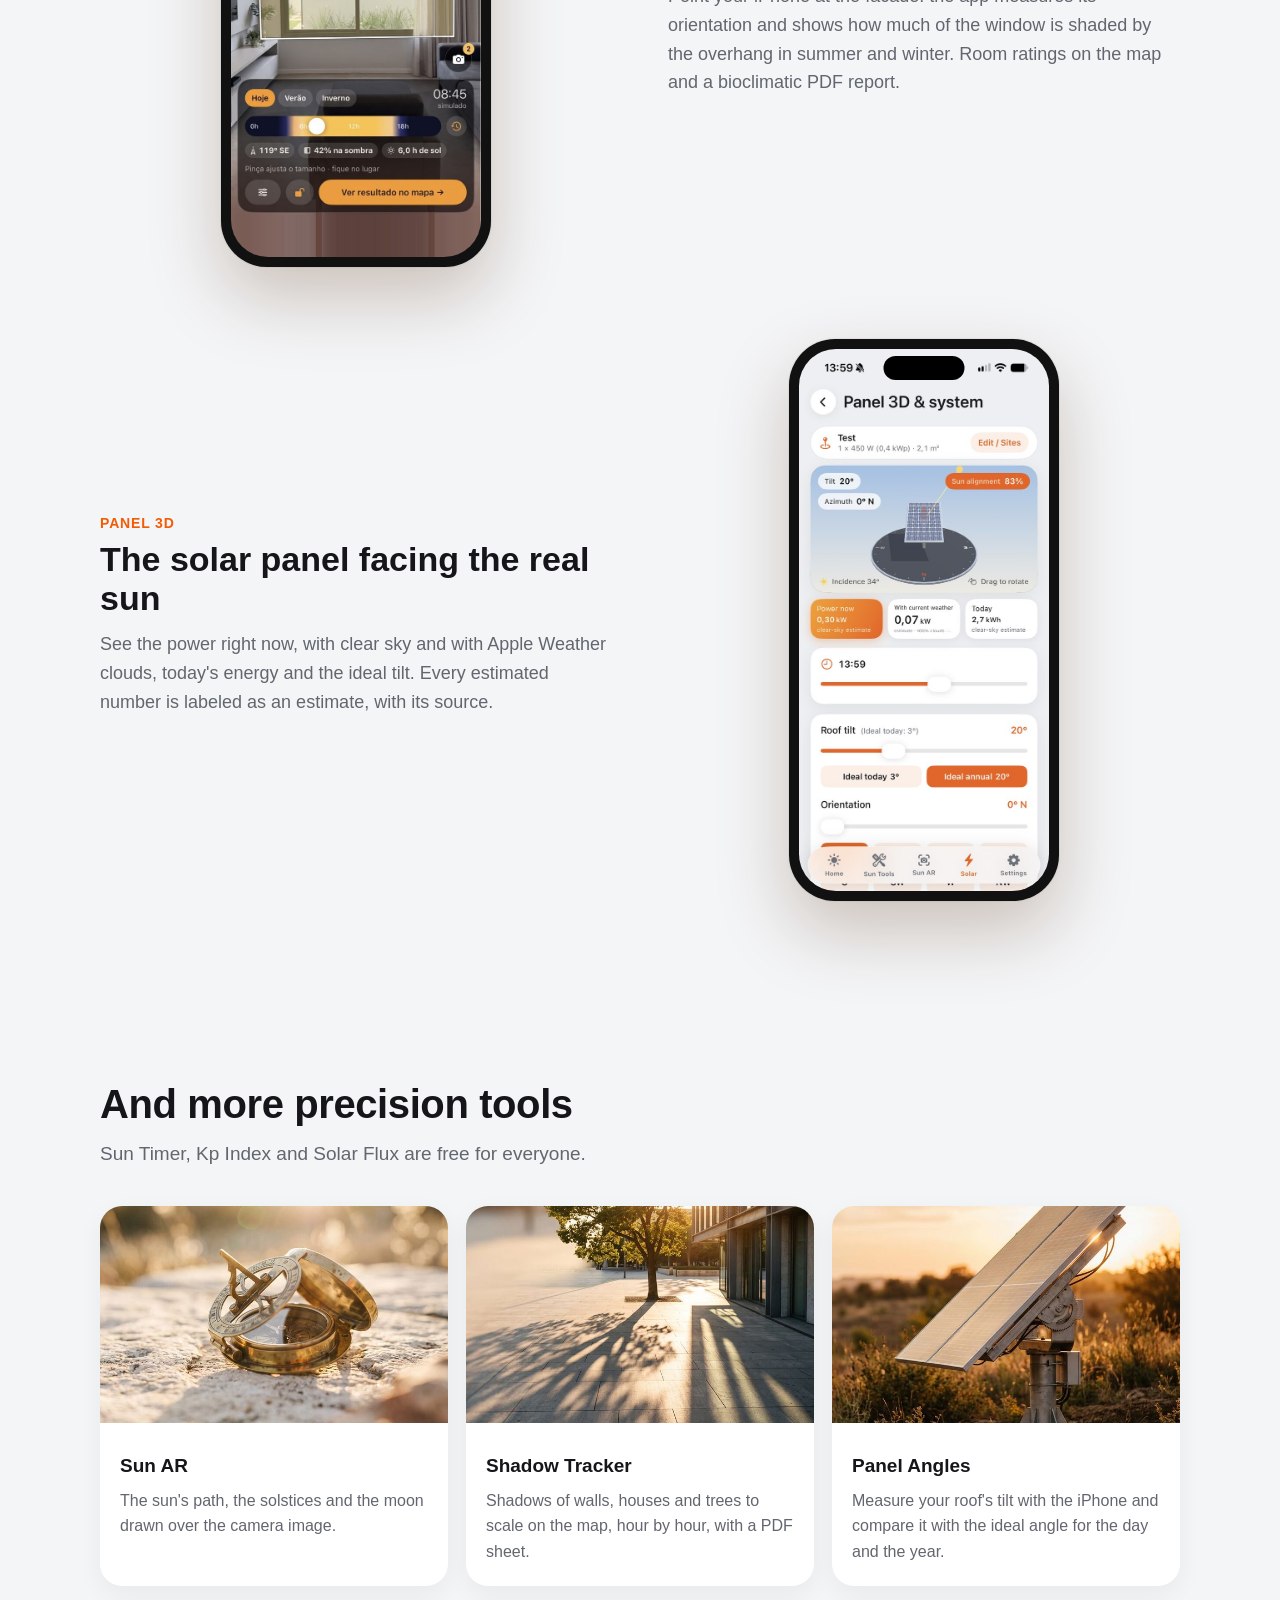
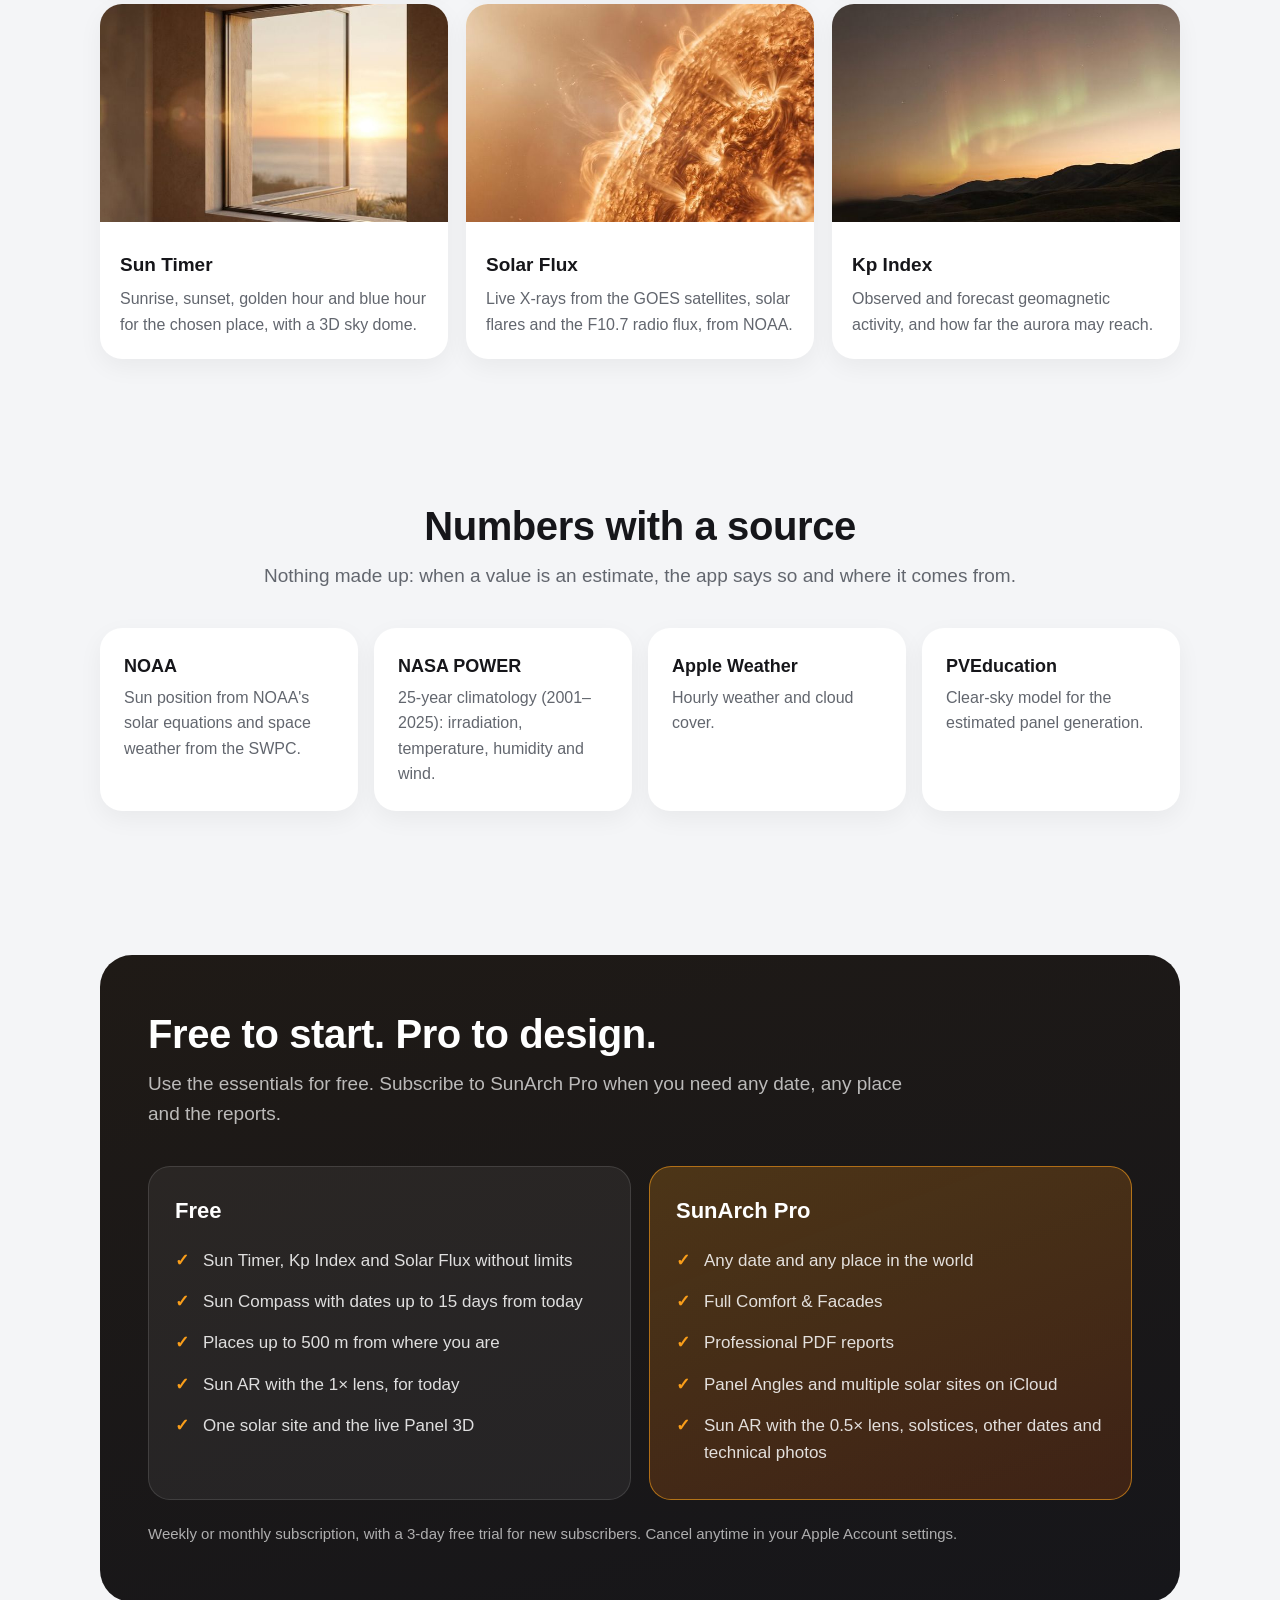
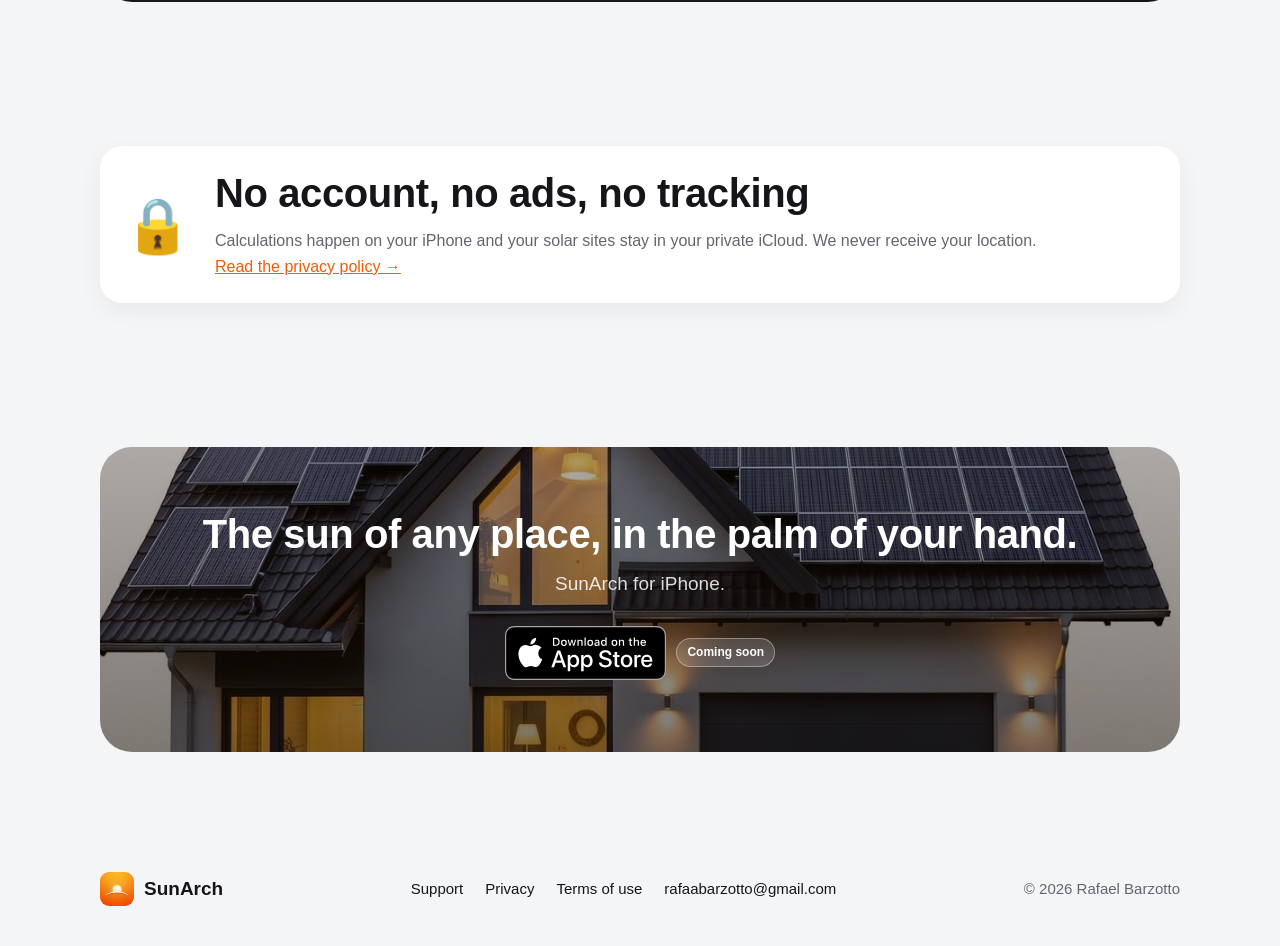
==== commit a7979d2c: "update images" ====
--- a/index.html
+++ b/index.html
@@ -30,7 +30,7 @@
       <button type="button" data-lang="en">EN</button>
       <button type="button" data-lang="es">ES</button>
     </div>
-    <a class="store" aria-disabled="true"><span><small data-i="store.soon">Em breve na</small>App Store</span></a>
+    <a class="store" aria-disabled="true"><img src="assets/badges/app-store-pt-br.svg" alt="Baixar na App Store" data-i-src="badge.src" data-i-alt="badge.alt" width="120" height="40"><span class="soon" data-i="store.soon">Em breve</span></a>
   </div>
 </header>
 
@@ -44,7 +44,7 @@
       <h1 data-i="hero.title">O sol do seu projeto, do mapa à fachada.</h1>
       <p class="lead" data-i="hero.lead">Trajetória do sol, sombras, estimativa de energia solar e estudo de insolação de fachadas no seu iPhone, com dados da NOAA, da NASA e do Apple Weather.</p>
       <div class="cta-row">
-        <a class="store big" aria-disabled="true"><span><small data-i="store.soon">Em breve na</small>App Store</span></a>
+        <a class="store big" aria-disabled="true"><img src="assets/badges/app-store-pt-br.svg" alt="Baixar na App Store" data-i-src="badge.src" data-i-alt="badge.alt" width="162" height="54"><span class="soon" data-i="store.soon">Em breve</span></a>
         <a class="ghost" href="#recursos" data-i="hero.more">Ver recursos →</a>
       </div>
       <div class="chips">
@@ -56,9 +56,9 @@
       </div>
     </div>
     <div class="trio">
-      <div class="phone side left"><img src="assets/screen-solar.jpg" alt=""></div>
-      <div class="phone side right"><img src="assets/screen-facade.jpg" alt=""></div>
-      <div class="phone front"><img src="assets/screen-compass.jpg" alt="Bússola Solar do SunArch: trajetória do sol sobre o mapa de satélite" data-i-alt="alt.compass"></div>
+      <div class="phone side left"><img src="assets/shots/screens/pt-BR/solar.jpg" data-screen="solar" alt=""></div>
+      <div class="phone side right"><img src="assets/shots/screens/pt-BR/inside_facades.jpg" data-screen="inside_facades" alt=""></div>
+      <div class="phone front"><img src="assets/shots/screens/pt-BR/compass.jpg" data-screen="compass" alt="Bússola Solar do SunArch: trajetória do sol sobre o mapa de satélite" data-i-alt="alt.compass"></div>
     </div>
   </div>
 </section>
@@ -101,7 +101,7 @@
         <h3 data-i="f1.t">A trajetória do sol sobre o mapa</h3>
         <p data-i="f1.d">Escolha qualquer ponto e qualquer data: o caminho do sol aparece no mapa de satélite, em 2D ou em 3D, com nascer, pôr, meio-dia solar e os solstícios, no fuso do local.</p>
       </div>
-      <div class="phone"><img src="assets/screen-compass.jpg" alt="" loading="lazy"></div>
+      <div class="phone"><img src="assets/shots/screens/pt-BR/compass.jpg" data-screen="compass" alt="" loading="lazy"></div>
     </div>
 
     <div class="feature flip">
@@ -110,7 +110,7 @@
         <h3 data-i="f2.t">O sol na janela, medido pela câmera</h3>
         <p data-i="f2.d">Aponte o iPhone para a fachada: o app mede a orientação dela e mostra quanto da janela fica na sombra do beiral no verão e no inverno. Notas por cômodo no mapa e relatório bioclimático em PDF.</p>
       </div>
-      <div class="phone"><img src="assets/screen-facade.jpg" alt="Fachada AR do SunArch medindo a sombra do beiral sobre a janela" data-i-alt="alt.facade" loading="lazy"></div>
+      <div class="phone"><img src="assets/shots/screens/pt-BR/inside_facades.jpg" data-screen="inside_facades" alt="Fachada AR do SunArch medindo a sombra do beiral sobre a janela" data-i-alt="alt.facade" loading="lazy"></div>
     </div>
 
     <div class="feature">
@@ -119,7 +119,7 @@
         <h3 data-i="f3.t">A placa solar diante do sol real</h3>
         <p data-i="f3.d">Veja a potência agora, com céu limpo e com as nuvens do Apple Weather, a energia do dia e a inclinação ideal. Cada número estimado vem marcado como estimativa, com a fonte.</p>
       </div>
-      <div class="phone"><img src="assets/screen-solar.jpg" alt="Placa 3D do SunArch com a potência estimada e a inclinação do telhado" data-i-alt="alt.solar" loading="lazy"></div>
+      <div class="phone"><img src="assets/shots/screens/pt-BR/solar.jpg" data-screen="solar" alt="Placa 3D do SunArch com a potência estimada e a inclinação do telhado" data-i-alt="alt.solar" loading="lazy"></div>
     </div>
   </div>
 </section>
@@ -207,7 +207,7 @@
     <div class="final">
       <h2 data-i="final.title">O sol de qualquer lugar, na palma da mão.</h2>
       <p data-i="final.sub">SunArch para iPhone.</p>
-      <a class="store big" aria-disabled="true"><span><small data-i="store.soon">Em breve na</small>App Store</span></a>
+      <a class="store big" aria-disabled="true"><img src="assets/badges/app-store-pt-br.svg" alt="Baixar na App Store" data-i-src="badge.src" data-i-alt="badge.alt" width="162" height="54"><span class="soon" data-i="store.soon">Em breve</span></a>
     </div>
   </div>
 </section>
--- a/landing.css
+++ b/landing.css
@@ -46,13 +46,15 @@
 }
 .langs button.on { background: var(--ink); color: #fff; }
 
-.store {
-  display: inline-flex; align-items: center; gap: 8px;
-  background: var(--ink); color: #fff; text-decoration: none;
-  font-weight: 600; font-size: 15px; padding: 11px 18px; border-radius: 999px; white-space: nowrap;
-}
-.store small { display: block; font-size: 11px; font-weight: 500; opacity: .75; line-height: 1.1; }
-.store.big { font-size: 17px; padding: 14px 24px; }
+/* Selo oficial da App Store (Apple Marketing Toolbox), sem alterar a arte,
+   e o "Em breve" ao lado enquanto o app não está na loja. */
+.store { display: inline-flex; align-items: center; gap: 10px; text-decoration: none; white-space: nowrap; }
+.store img { height: 40px; width: auto; }
+.store.big img { height: 54px; }
+.store .soon {
+  font-size: 12px; font-weight: 600; color: var(--accent); background: var(--card);
+  border: 1px solid var(--line); border-radius: 999px; padding: 4px 10px;
+}
 .store[aria-disabled="true"] { cursor: default; }
 
 /* Destaque */
@@ -70,19 +72,29 @@
 .chips { display: flex; flex-wrap: wrap; gap: 8px; margin-top: 28px; }
 .chips span { background: var(--card); border: 1px solid var(--line); border-radius: 999px; padding: 5px 12px; font-size: 14px; color: var(--muted); }
 
+/* iPhone: a tela inteira (1179 × 2556), cantos de iPhone e a Dynamic Island */
 .phone {
-  border-radius: 38px; padding: 10px; background: #111;
+  position: relative;
+  border-radius: 46px; padding: 10px; background: #111;
   box-shadow: 0 30px 70px rgba(80, 40, 0, .25), 0 0 0 1px rgba(0,0,0,.05);
   max-width: 340px; margin: 0 auto;
 }
-.phone img { border-radius: 29px; }
-.feature .phone { max-width: 300px; }
+.phone img { width: 100%; aspect-ratio: 1179 / 2556; object-fit: cover; border-radius: 37px; }
+.phone::after {
+  content: ""; position: absolute; left: 50%; top: 10px; margin-top: 2.6%;
+  width: 30%; aspect-ratio: 3.4; transform: translateX(-50%);
+  background: #000; border-radius: 999px;
+}
+.feature .phone { max-width: 270px; }
 
 /* Três telas do app no destaque */
-.trio { position: relative; height: 540px; }
+.trio { position: relative; height: 560px; }
 .trio .phone { position: absolute; margin: 0; }
-.trio .front { width: 270px; left: 50%; top: 0; transform: translateX(-50%); z-index: 2; }
-.trio .side { width: 210px; top: 90px; }
+.trio .front { width: 250px; left: 50%; top: 0; transform: translateX(-50%); z-index: 2; border-radius: 42px; }
+.trio .front img { border-radius: 33px; }
+.trio .side { width: 200px; top: 80px; padding: 8px; border-radius: 34px; }
+.trio .side img { border-radius: 27px; }
+.trio .side::after { top: 8px; }
 .trio .left { left: 0; transform: rotate(-7deg); }
 .trio .right { right: 0; transform: rotate(7deg); }
 
@@ -158,7 +170,7 @@
 }
 .final h2 { color: #fff; }
 .final p { color: rgba(255,255,255,.85); font-size: 19px; margin: 0 0 26px; }
-.final .store { background: #fff; color: var(--ink); }
+.final .store .soon { background: rgba(255, 255, 255, .15); border-color: rgba(255, 255, 255, .35); color: #fff; }
 
 footer.site { padding: 48px 0 40px; color: var(--muted); font-size: 15px; }
 footer.site .wrap { display: flex; flex-wrap: wrap; gap: 18px 36px; align-items: center; justify-content: space-between; }
@@ -175,9 +187,13 @@
 }
 
 @media (max-width: 560px) {
-  .trio { height: 340px; }
-  .trio .front { width: 200px; }
-  .trio .side { width: 150px; top: 70px; }
+  .trio { height: 400px; }
+  .trio .front { width: 180px; padding: 7px; border-radius: 30px; }
+  .trio .front img { border-radius: 24px; }
+  .trio .front::after { top: 7px; }
+  .trio .side { width: 140px; top: 60px; padding: 6px; border-radius: 24px; }
+  .trio .side img { border-radius: 19px; }
+  .trio .side::after { top: 6px; }
   body { font-size: 16px; }
   .grid4, .grid3, .sources { grid-template-columns: 1fr; }
   .hero { padding-top: 40px; }
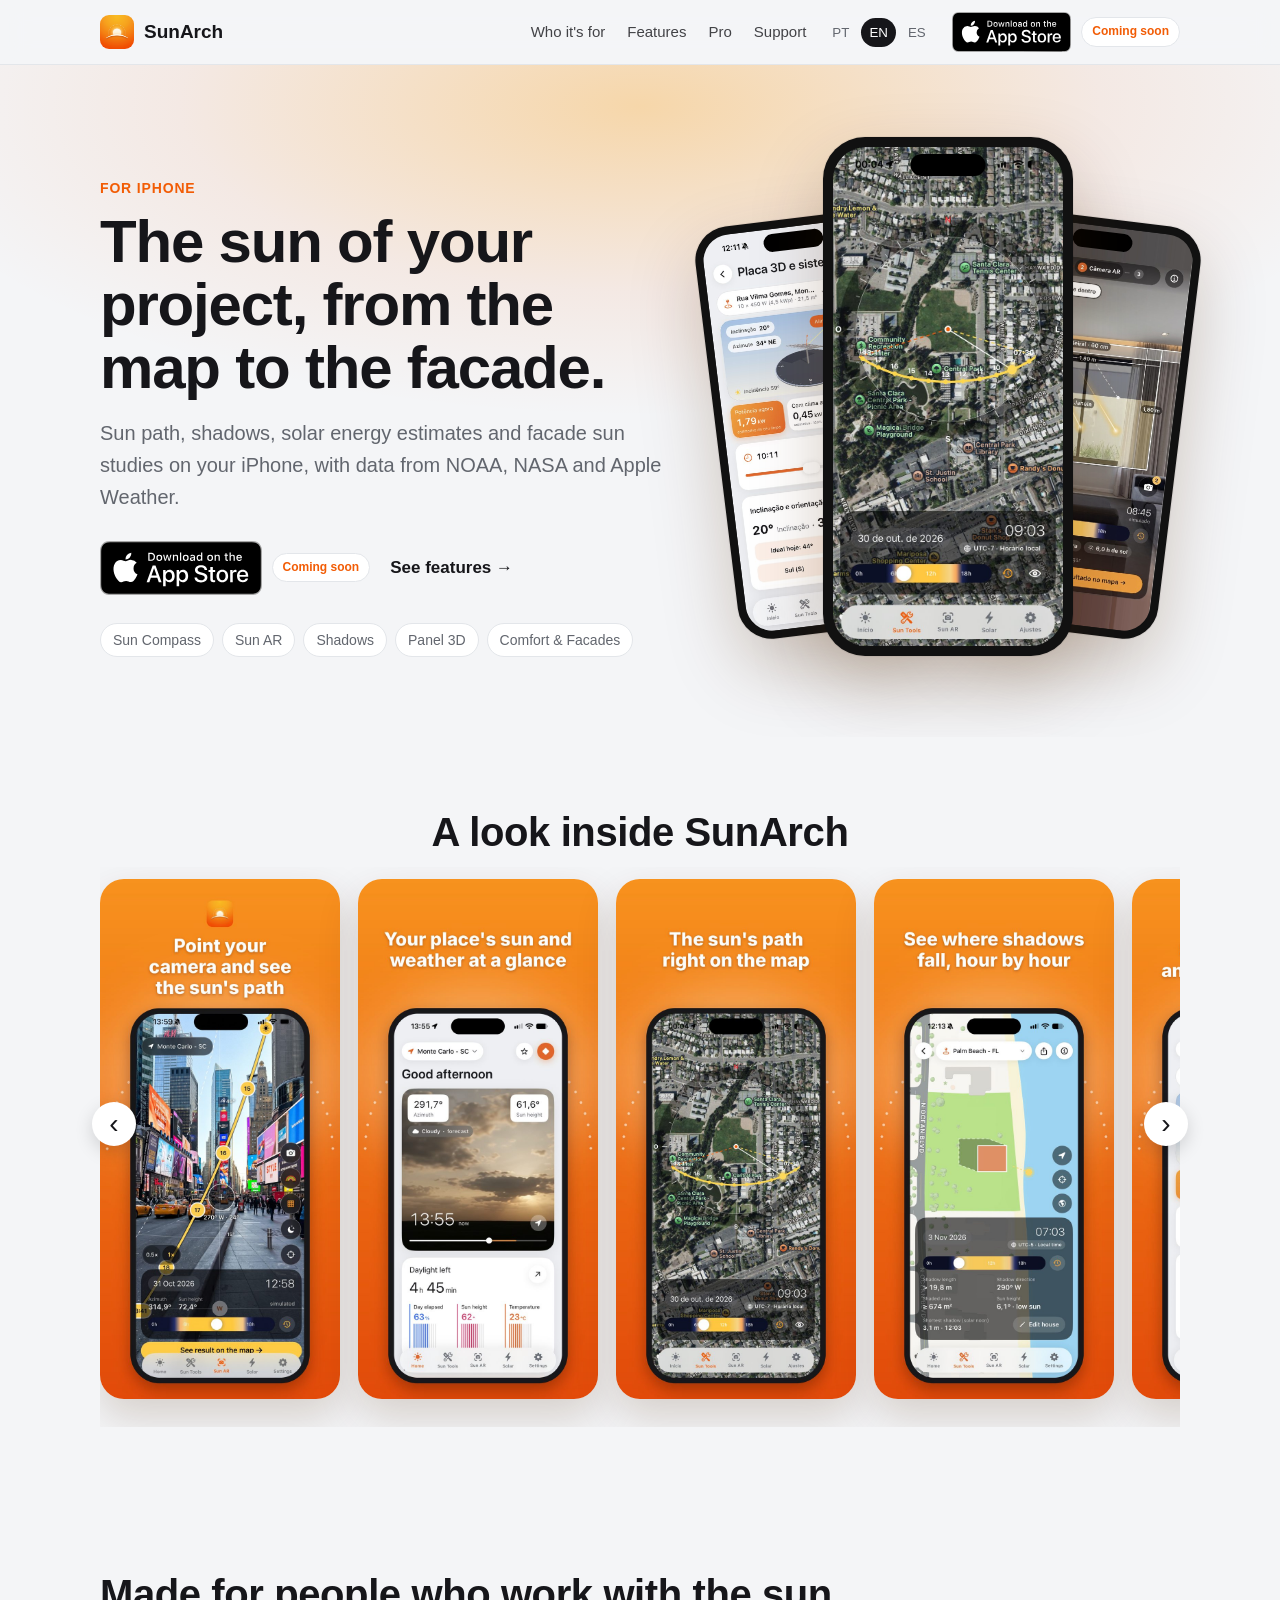
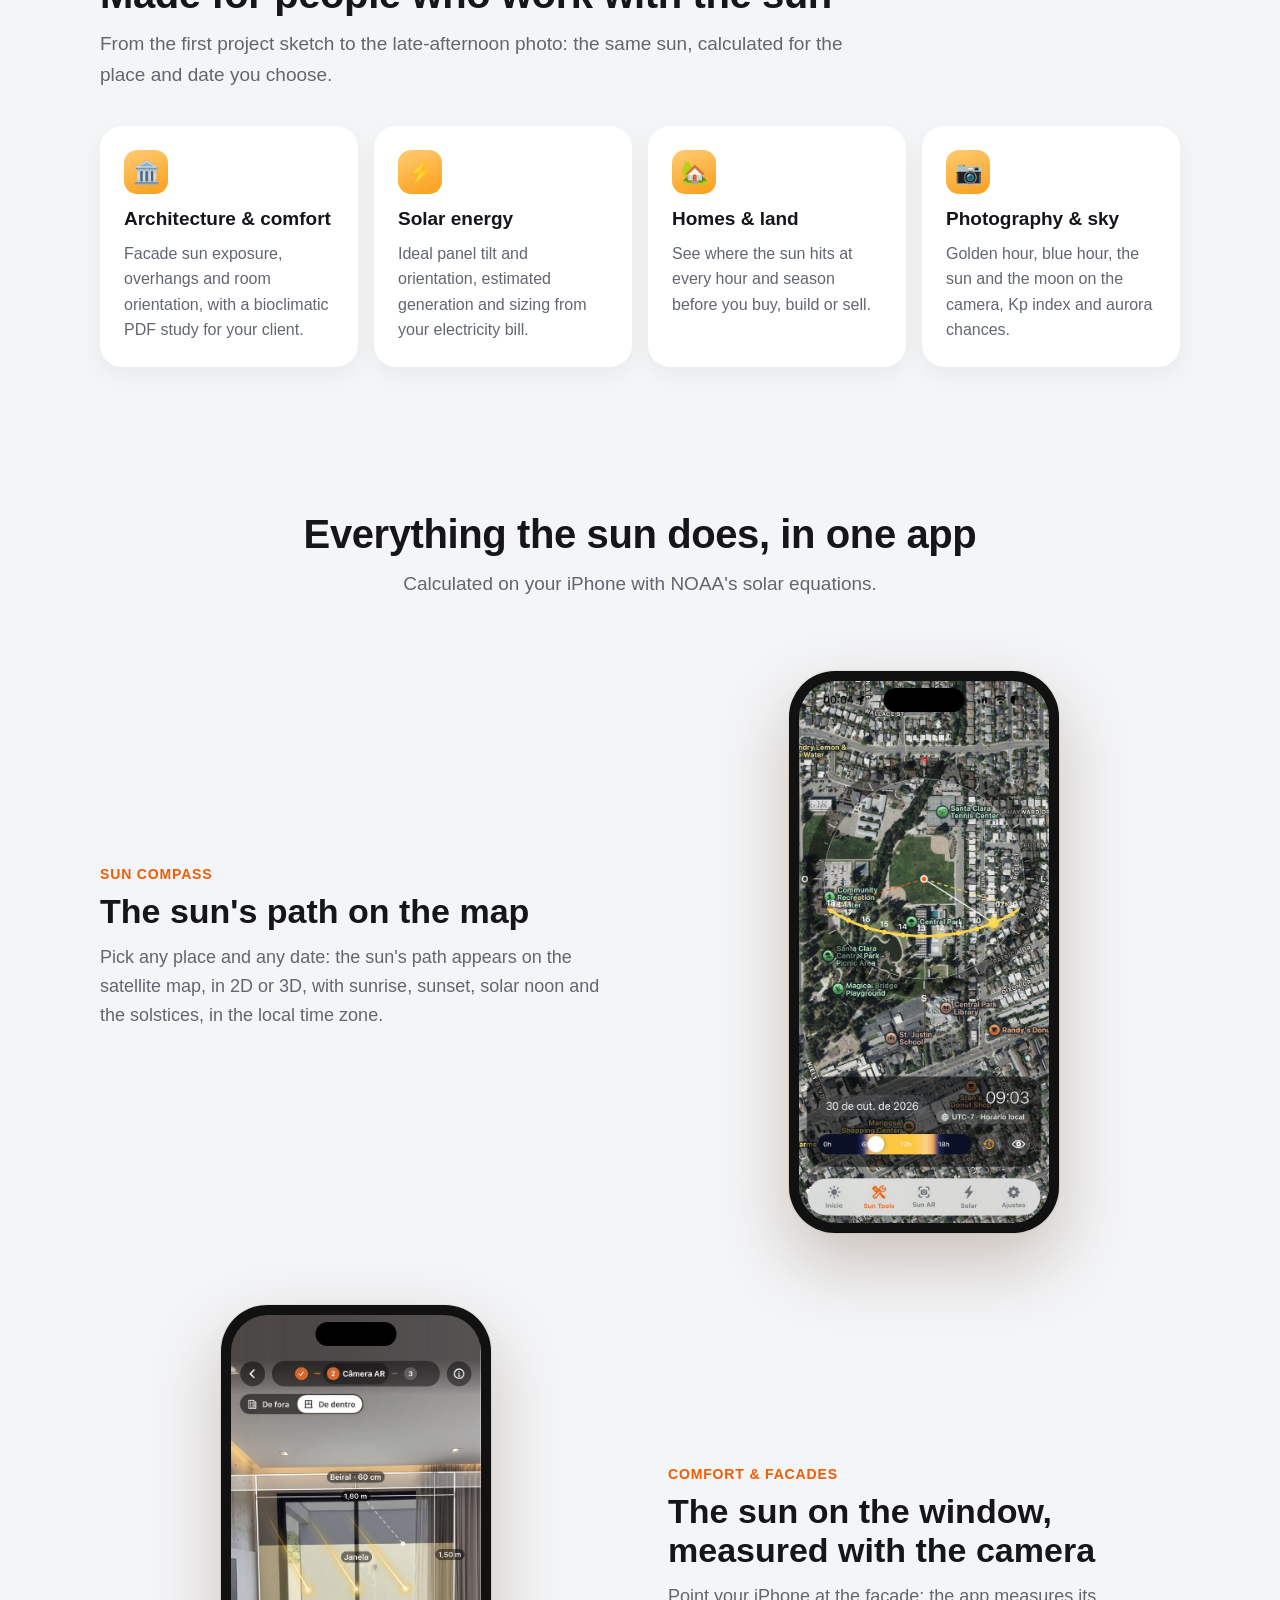
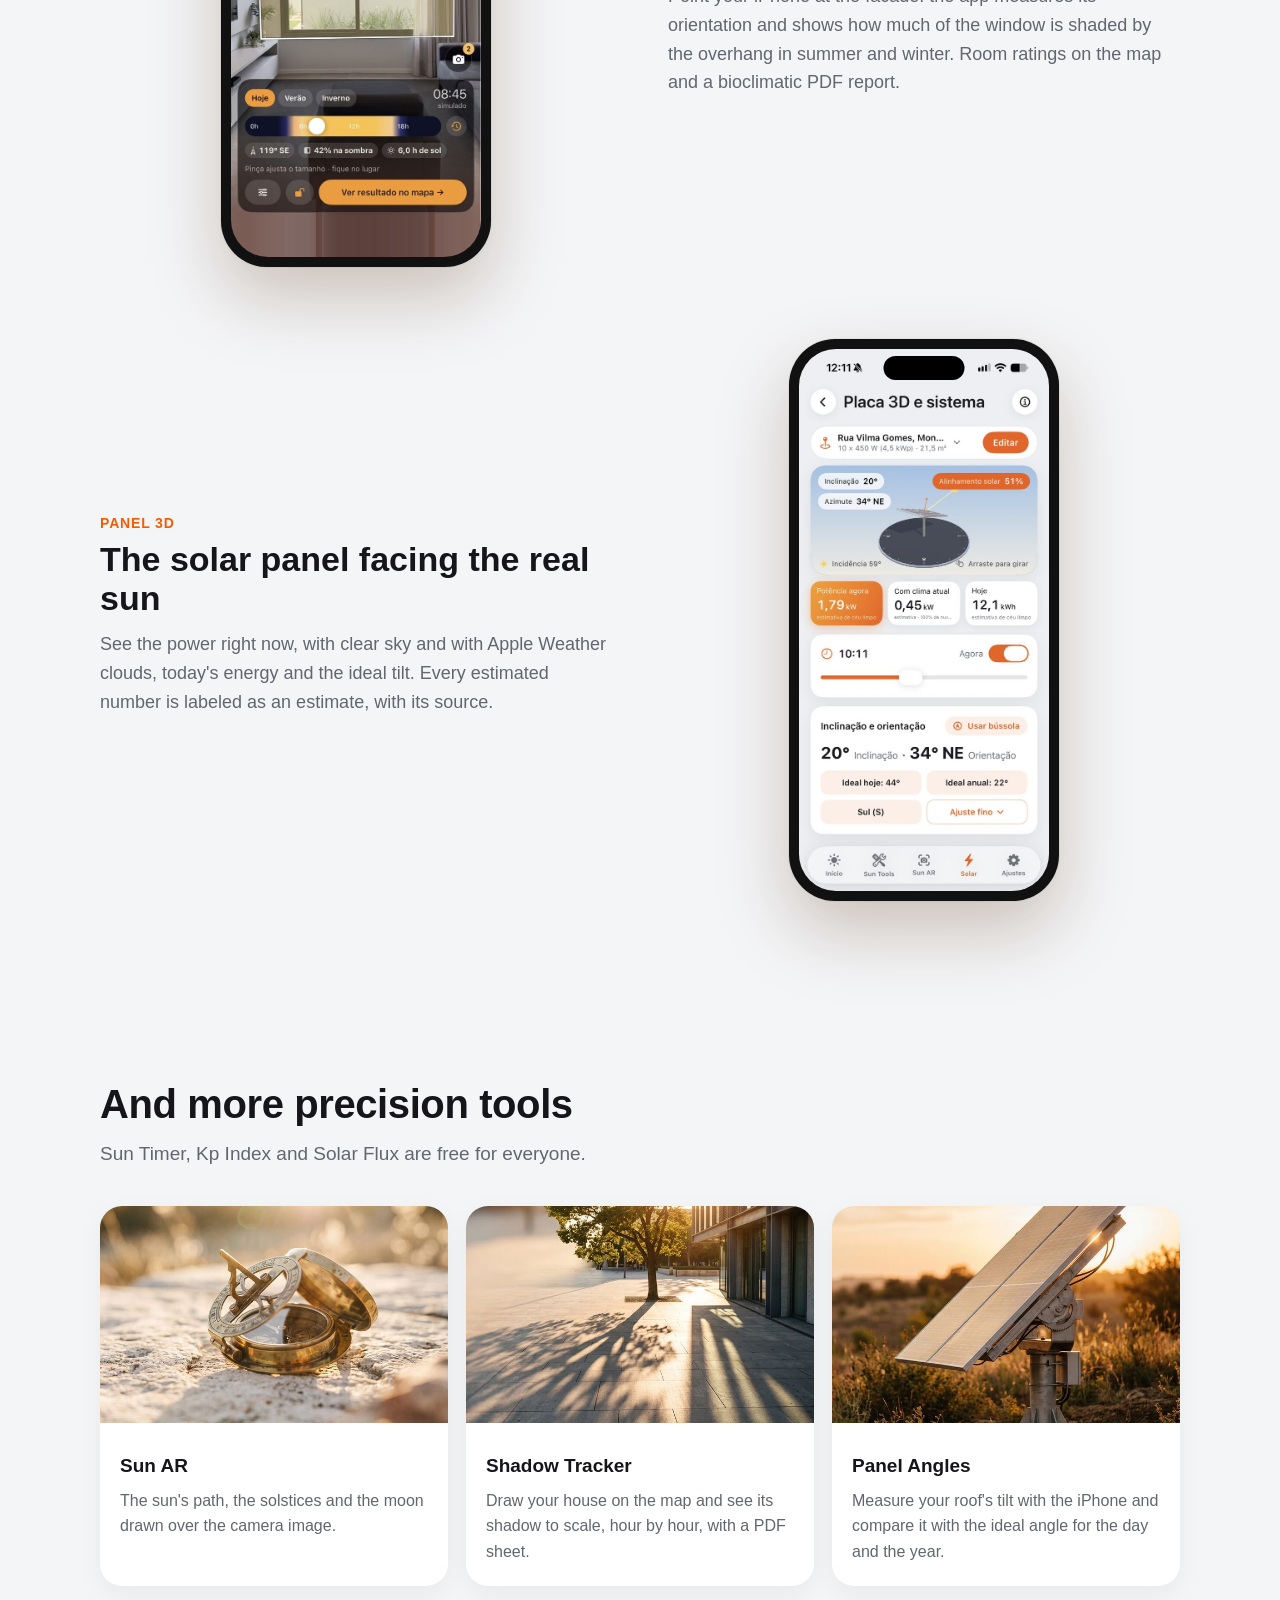
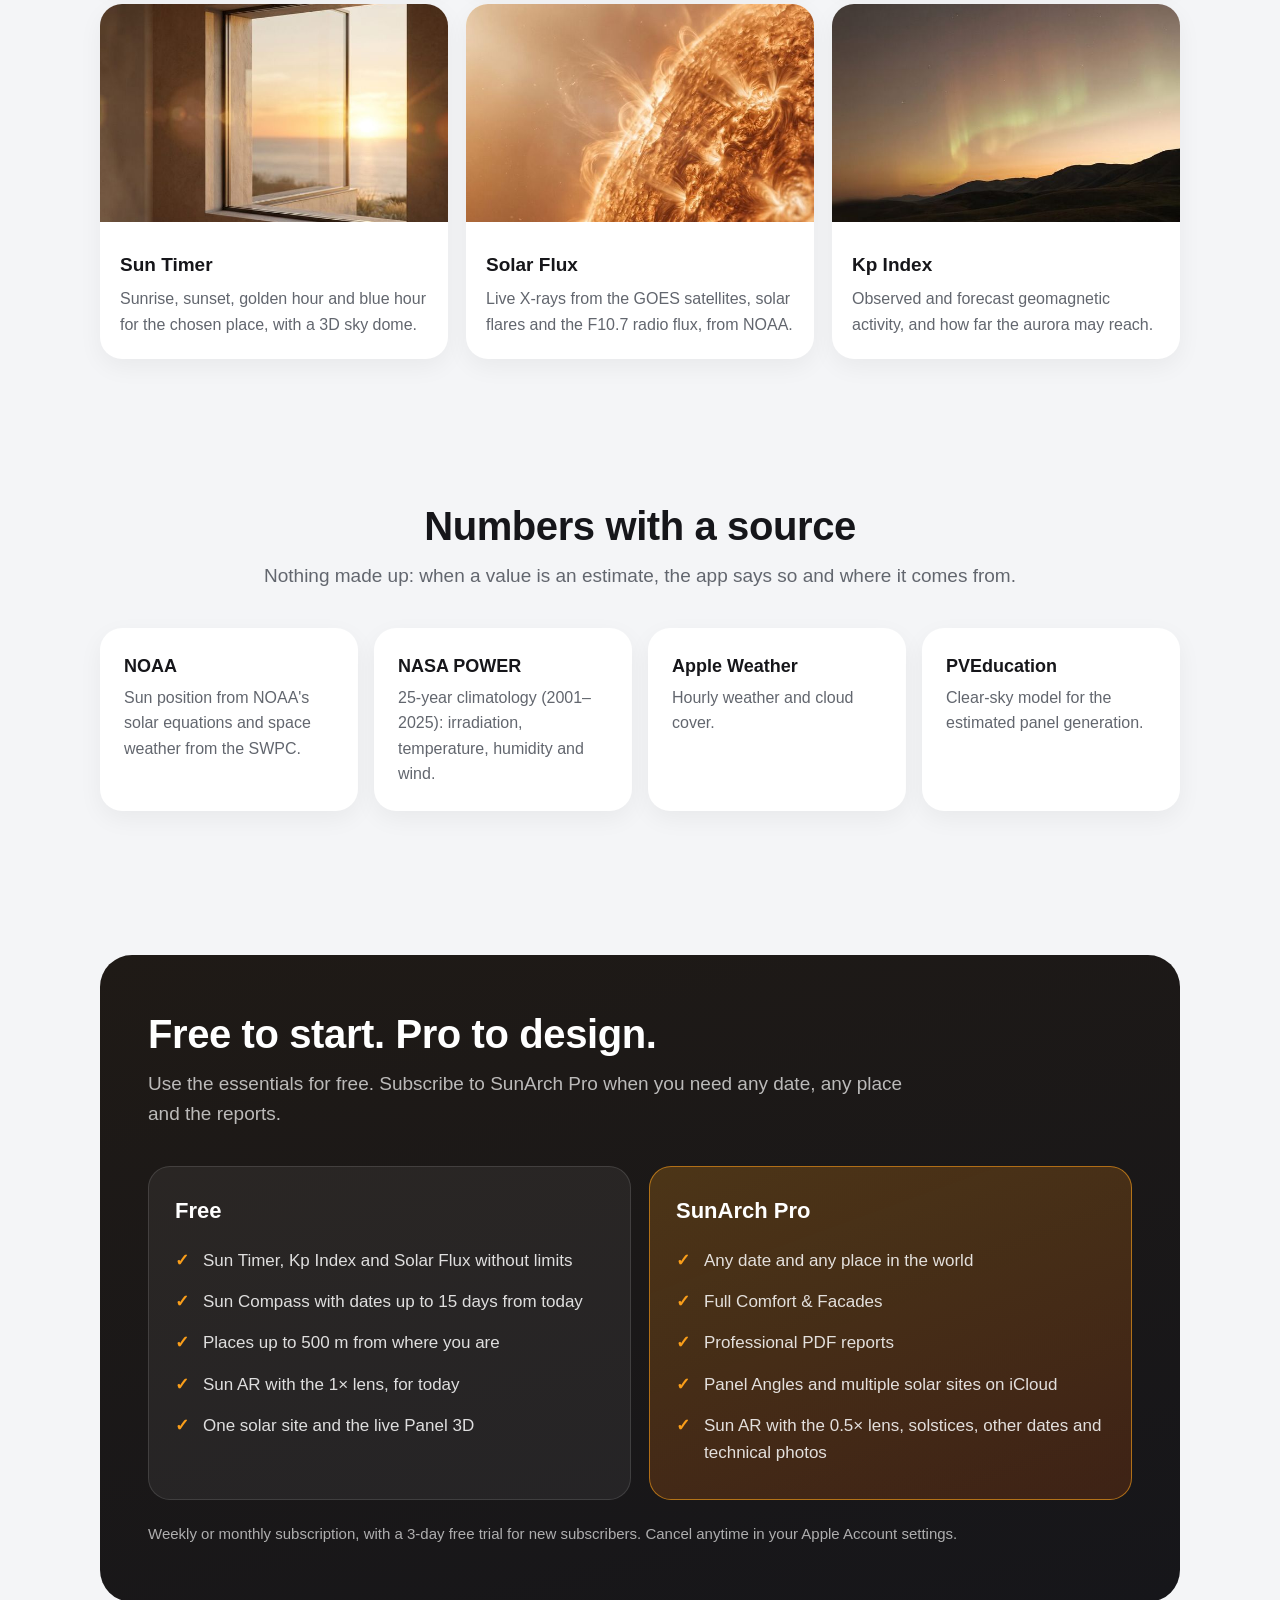
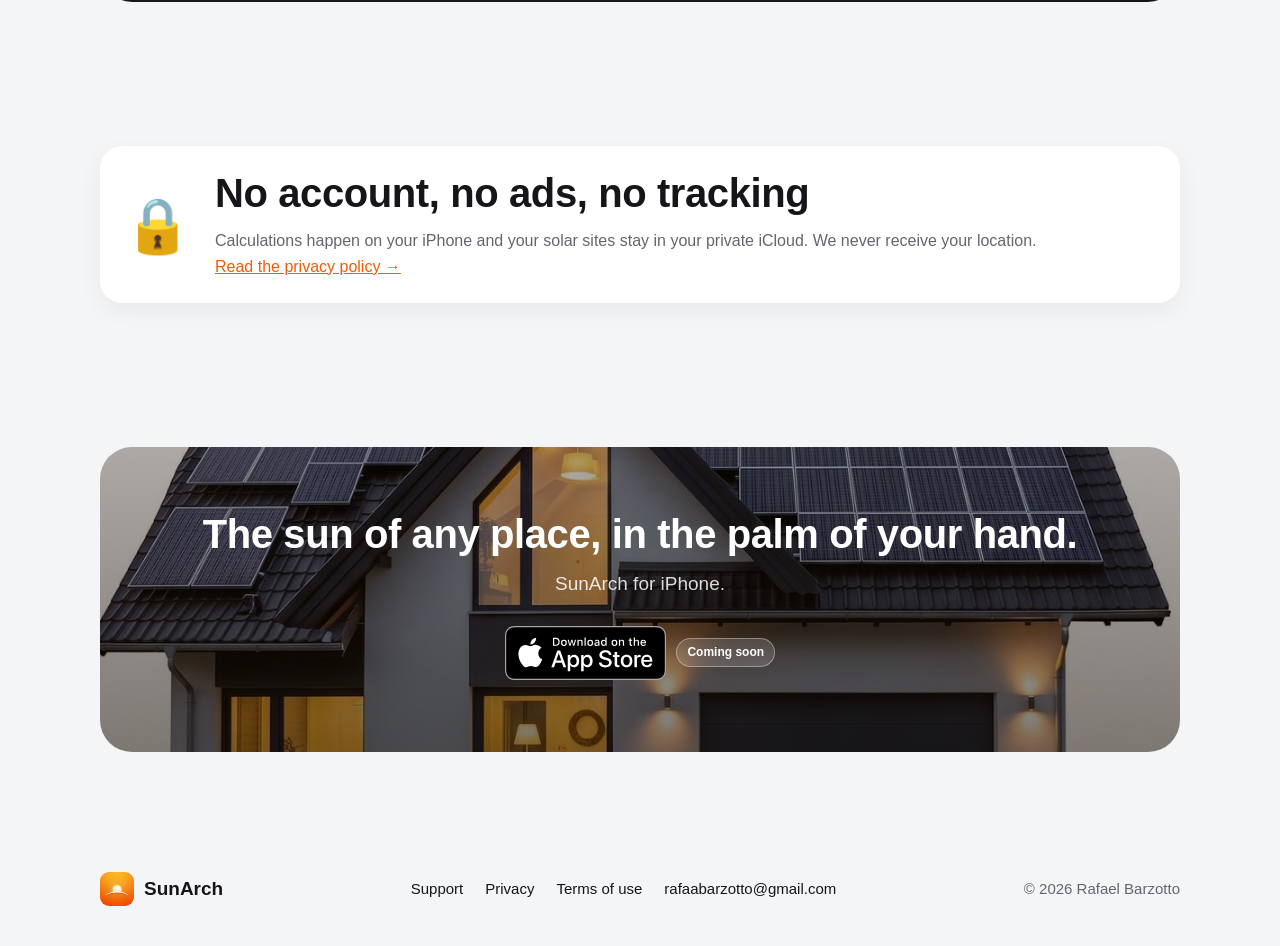
==== commit 1286fa4b: "update images" ====
--- a/index.html
+++ b/index.html
@@ -131,7 +131,7 @@
     <p class="sub" data-i="tools.sub">Timer Solar, Índice Kp e Fluxo Solar são gratuitos para todos.</p>
     <div class="grid3">
       <div class="card tool"><img src="assets/photo-ar.jpg" alt="" loading="lazy"><div><h3>Sun AR</h3><p data-i="t.ar">O caminho do sol, os solstícios e a lua desenhados sobre a imagem da câmera.</p></div></div>
-      <div class="card tool"><img src="assets/photo-shadow.jpg" alt="" loading="lazy"><div><h3 data-i="t.shadow.t">Rastreador de Sombras</h3><p data-i="t.shadow">A sombra de muros, casas e árvores em escala no mapa, hora a hora, com ficha em PDF.</p></div></div>
+      <div class="card tool"><img src="assets/photo-shadow.jpg" alt="" loading="lazy"><div><h3 data-i="t.shadow.t">Rastreador de Sombras</h3><p data-i="t.shadow">Desenhe a sua casa no mapa e veja a sombra dela em escala, hora a hora, com ficha em PDF.</p></div></div>
       <div class="card tool"><img src="assets/photo-angles.jpg" alt="" loading="lazy"><div><h3 data-i="t.angles.t">Ângulos do Painel</h3><p data-i="t.angles">Meça a inclinação do telhado com o iPhone e compare com o ângulo ideal do dia e do ano.</p></div></div>
       <div class="card tool"><img src="assets/photo-timer.jpg" alt="" loading="lazy"><div><h3 data-i="t.timer.t">Timer Solar</h3><p data-i="t.timer">Nascer, pôr, golden hour e blue hour do local escolhido, com a cúpula 3D do céu.</p></div></div>
       <div class="card tool"><img src="assets/photo-flux.jpg" alt="" loading="lazy"><div><h3 data-i="t.flux.t">Fluxo Solar</h3><p data-i="t.flux">Raios X ao vivo dos satélites GOES, erupções solares e o fluxo de rádio F10.7, da NOAA.</p></div></div>
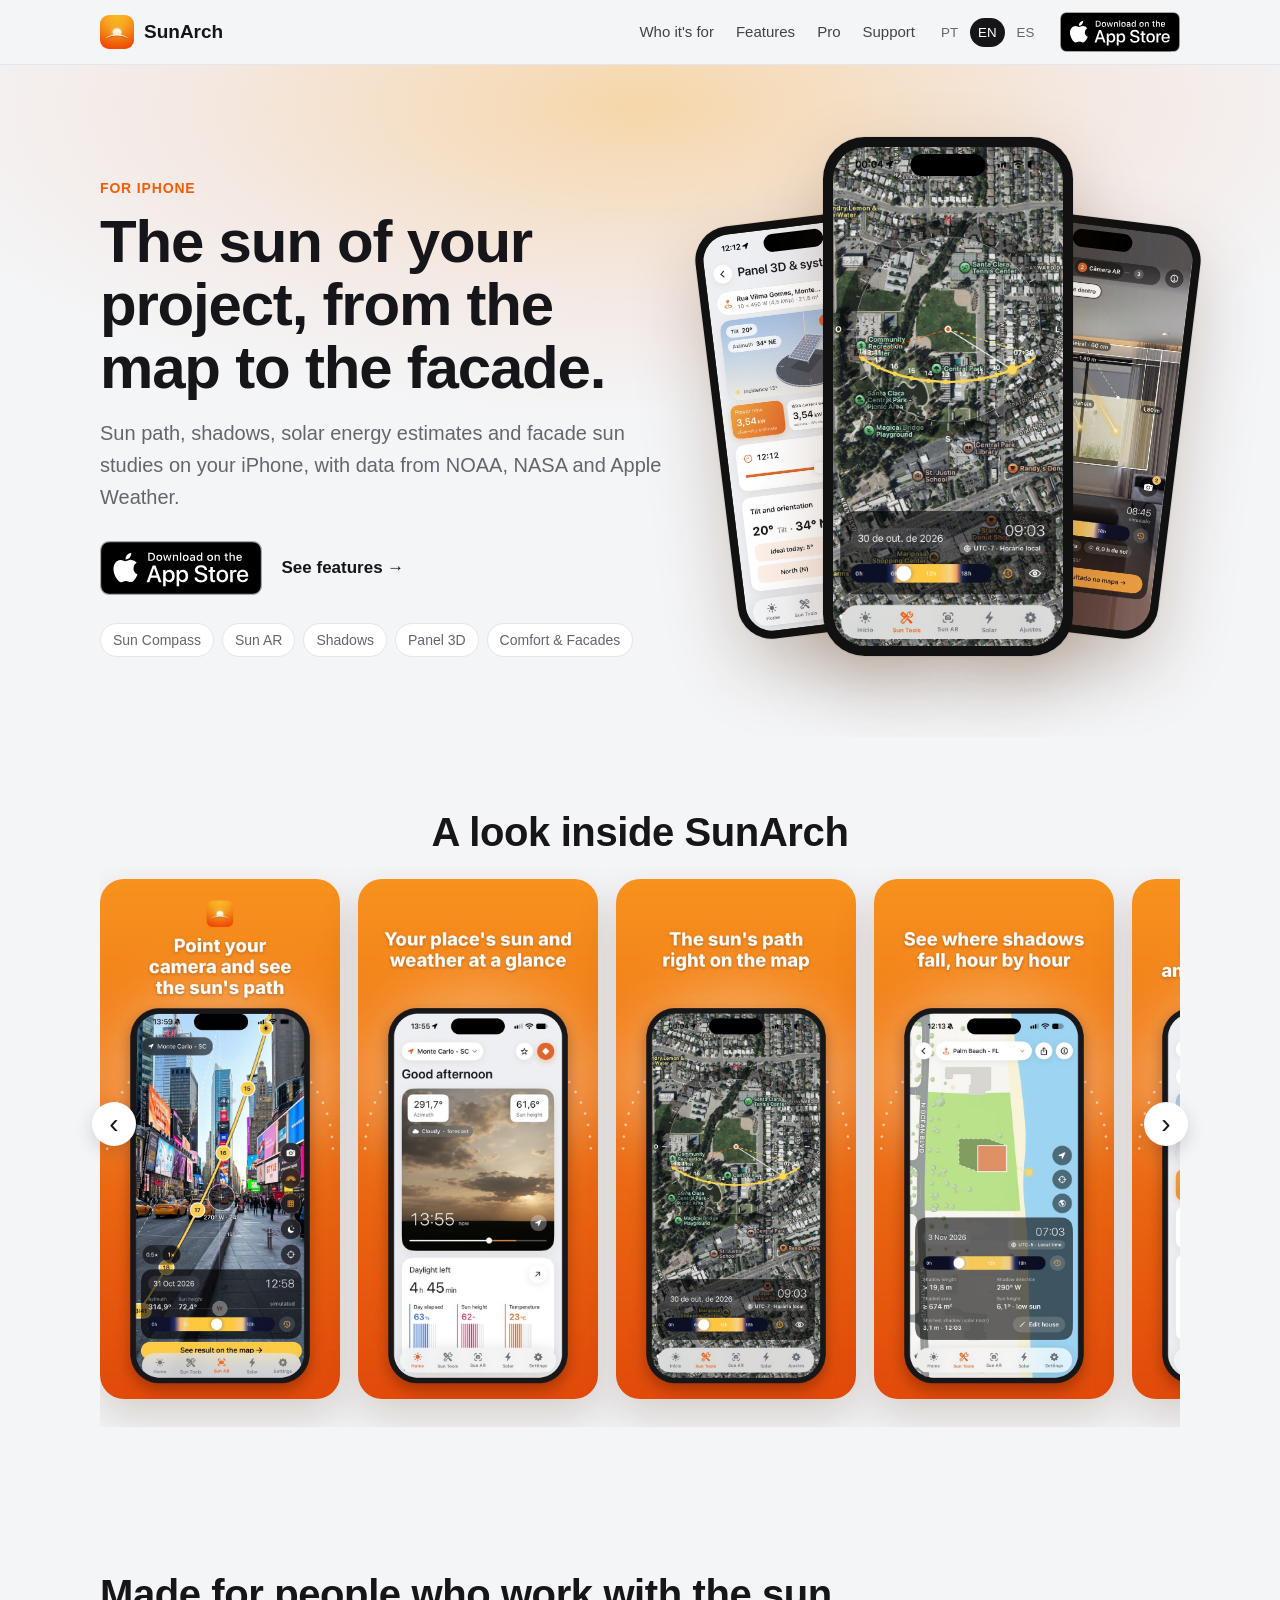
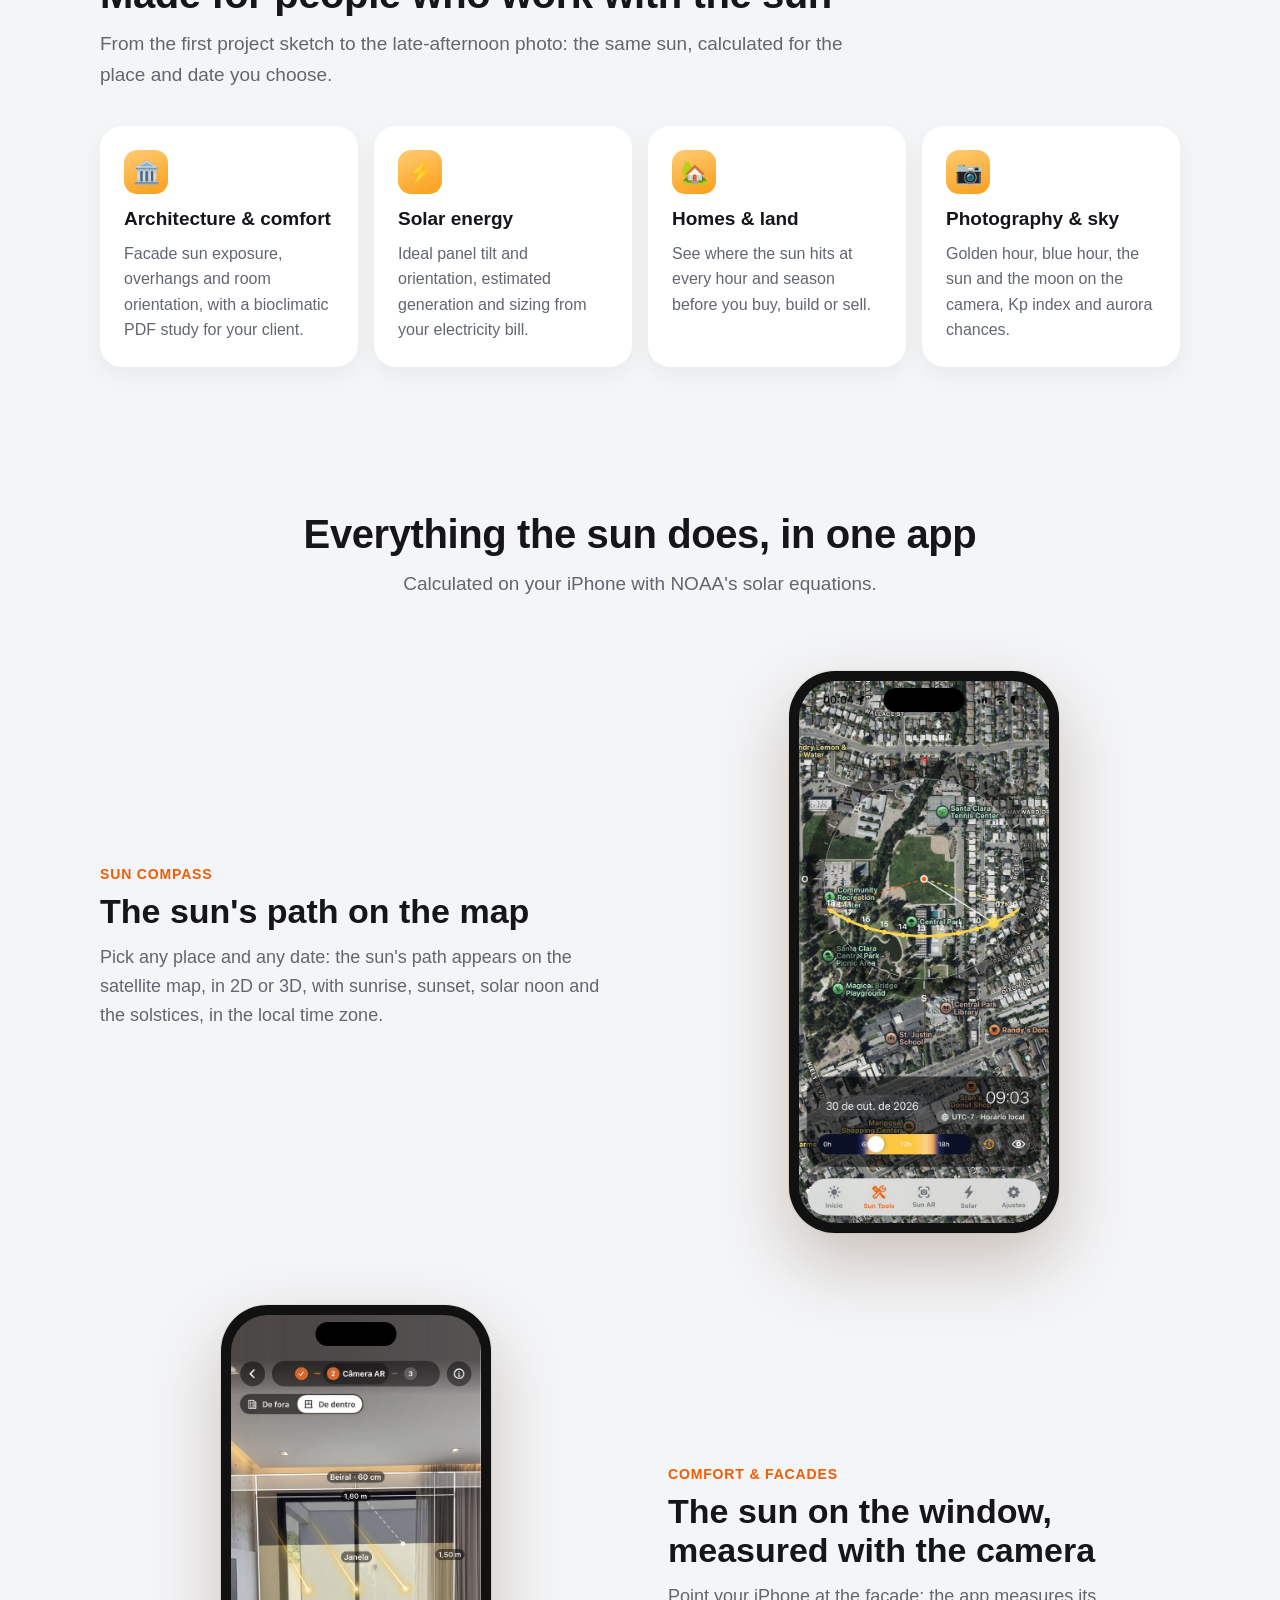
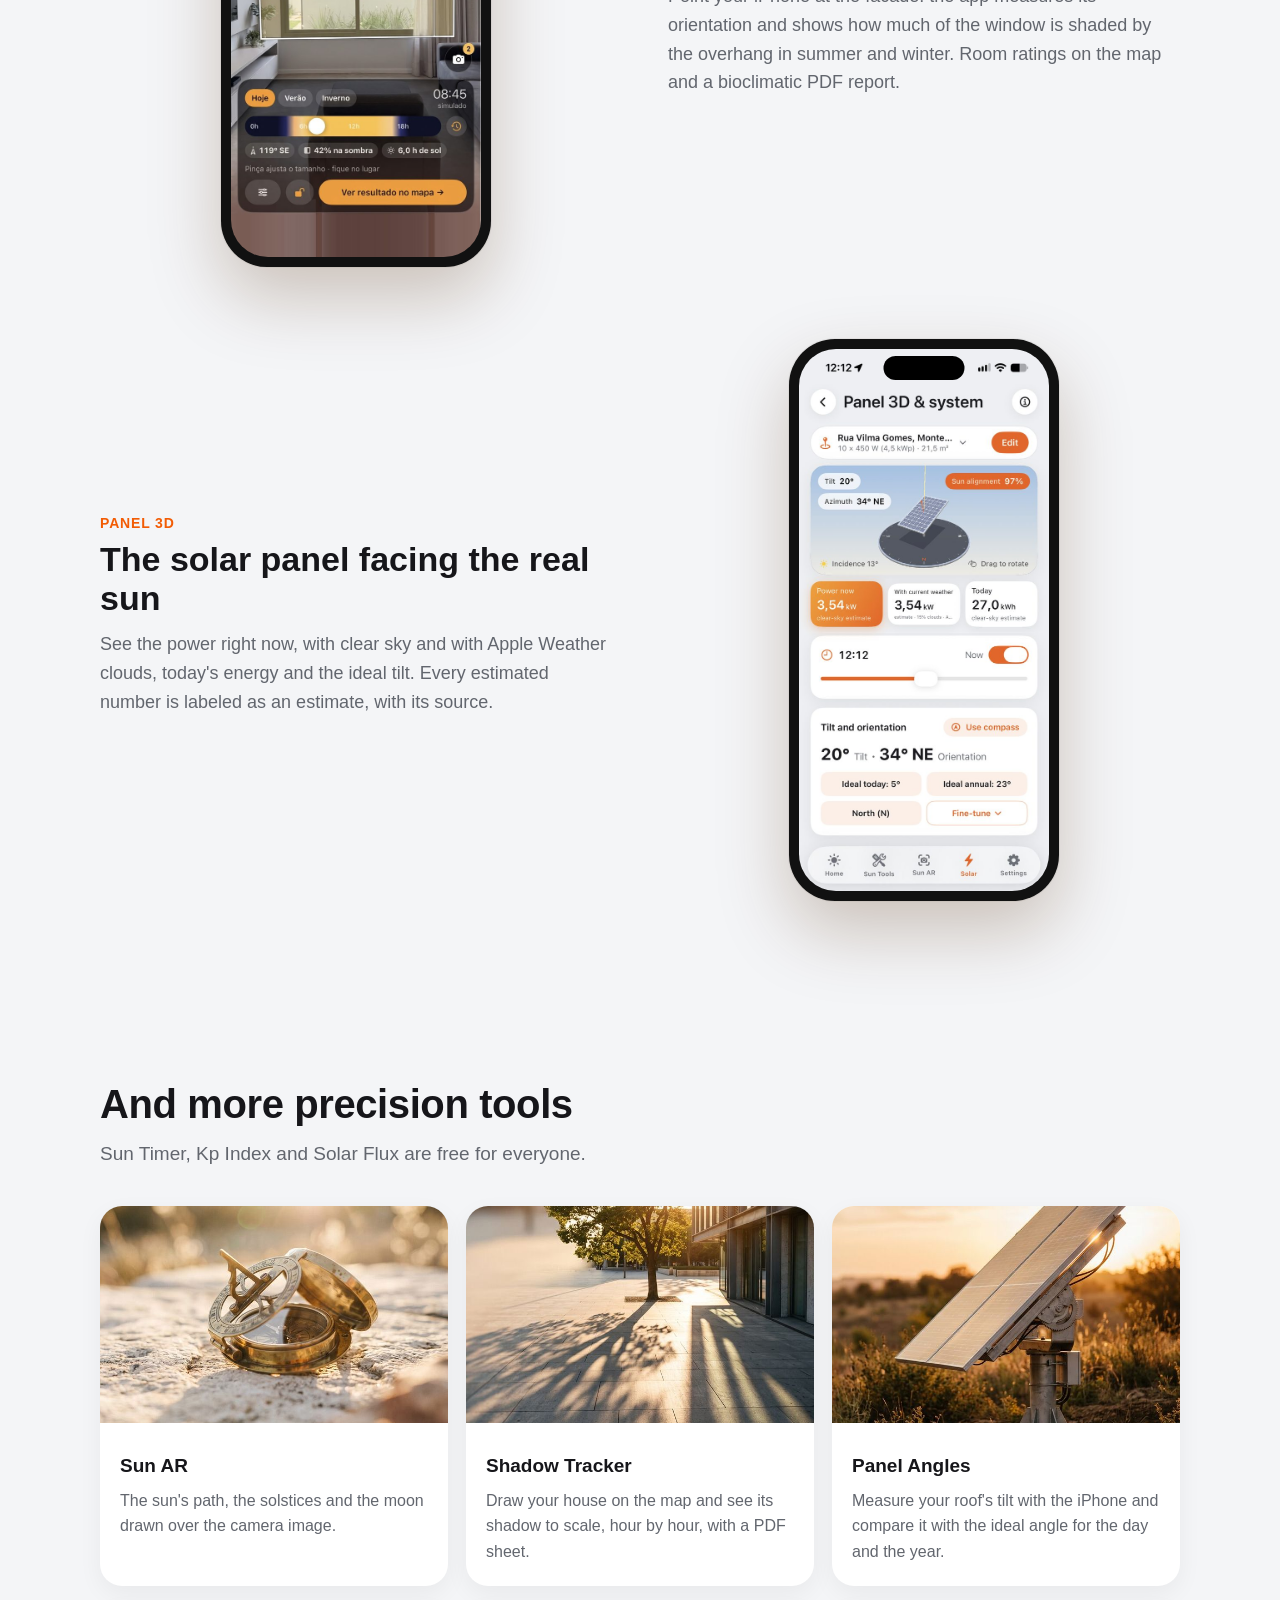
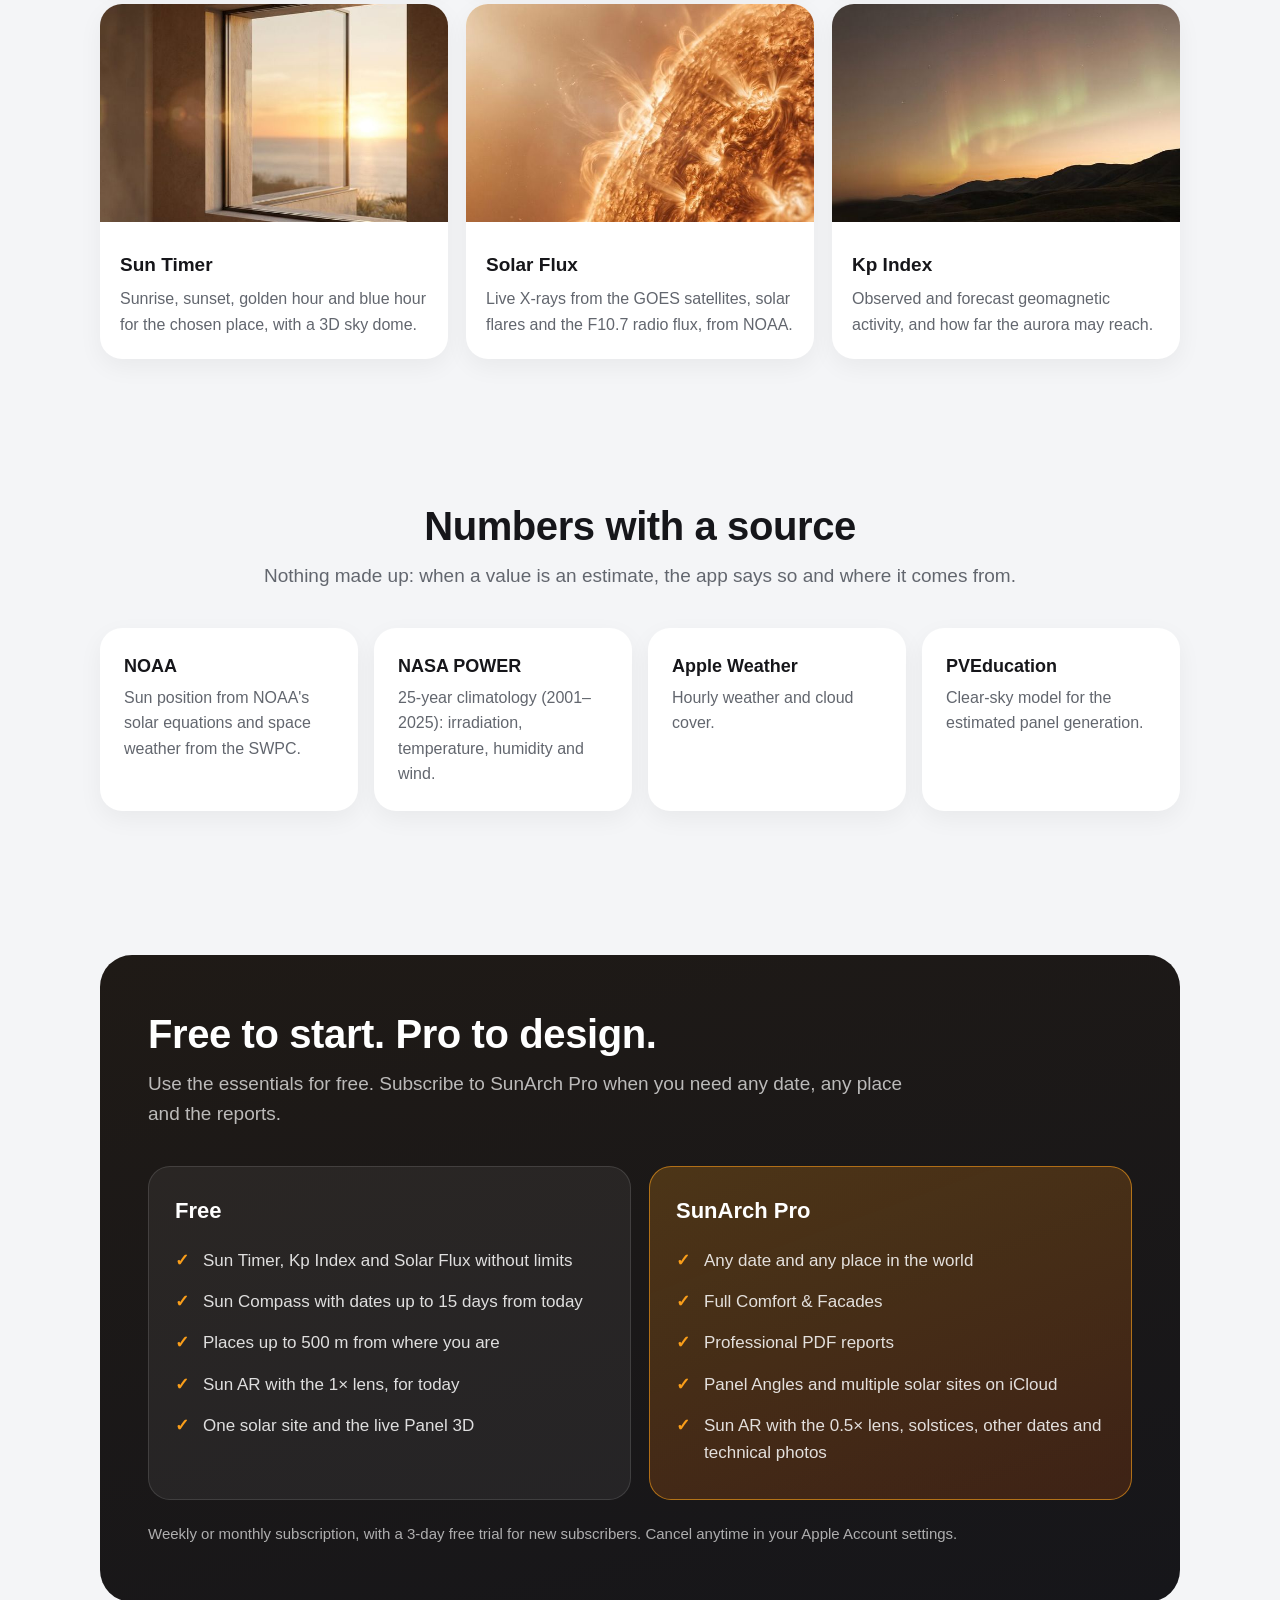
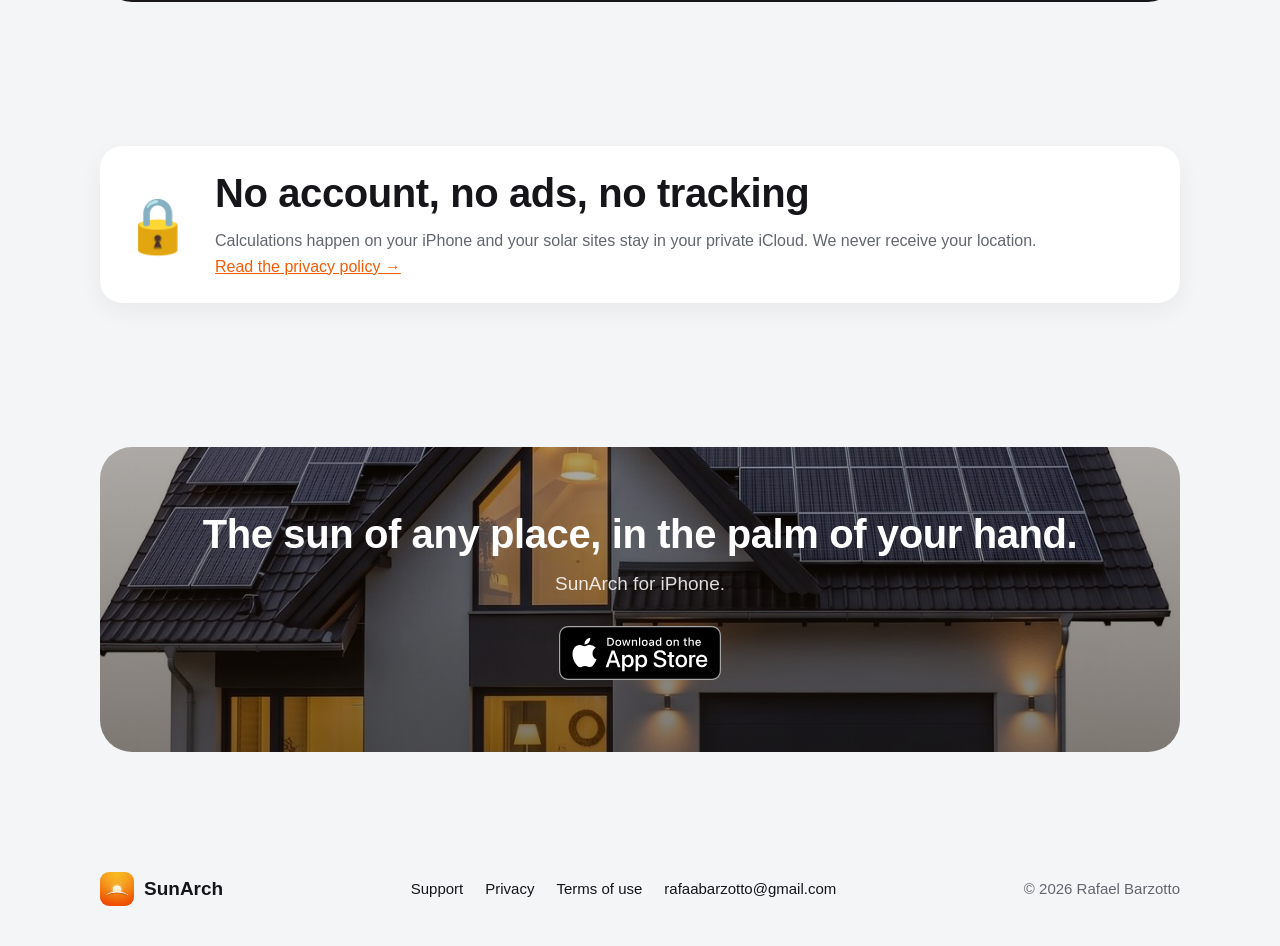
==== commit 0d760eea: "feat: add App Store download links and remove coming soon labels" ====
--- a/index.html
+++ b/index.html
@@ -30,7 +30,7 @@
       <button type="button" data-lang="en">EN</button>
       <button type="button" data-lang="es">ES</button>
     </div>
-    <a class="store" aria-disabled="true"><img src="assets/badges/app-store-pt-br.svg" alt="Baixar na App Store" data-i-src="badge.src" data-i-alt="badge.alt" width="120" height="40"><span class="soon" data-i="store.soon">Em breve</span></a>
+    <a class="store" href="https://apps.apple.com/app/sunarch/id6828148970"><img src="assets/badges/app-store-pt-br.svg" alt="Baixar na App Store" data-i-src="badge.src" data-i-alt="badge.alt" width="120" height="40"></a>
   </div>
 </header>
 
@@ -44,7 +44,7 @@
       <h1 data-i="hero.title">O sol do seu projeto, do mapa à fachada.</h1>
       <p class="lead" data-i="hero.lead">Trajetória do sol, sombras, estimativa de energia solar e estudo de insolação de fachadas no seu iPhone, com dados da NOAA, da NASA e do Apple Weather.</p>
       <div class="cta-row">
-        <a class="store big" aria-disabled="true"><img src="assets/badges/app-store-pt-br.svg" alt="Baixar na App Store" data-i-src="badge.src" data-i-alt="badge.alt" width="162" height="54"><span class="soon" data-i="store.soon">Em breve</span></a>
+        <a class="store big" href="https://apps.apple.com/app/sunarch/id6828148970"><img src="assets/badges/app-store-pt-br.svg" alt="Baixar na App Store" data-i-src="badge.src" data-i-alt="badge.alt" width="162" height="54"></a>
         <a class="ghost" href="#recursos" data-i="hero.more">Ver recursos →</a>
       </div>
       <div class="chips">
@@ -207,7 +207,7 @@
     <div class="final">
       <h2 data-i="final.title">O sol de qualquer lugar, na palma da mão.</h2>
       <p data-i="final.sub">SunArch para iPhone.</p>
-      <a class="store big" aria-disabled="true"><img src="assets/badges/app-store-pt-br.svg" alt="Baixar na App Store" data-i-src="badge.src" data-i-alt="badge.alt" width="162" height="54"><span class="soon" data-i="store.soon">Em breve</span></a>
+      <a class="store big" href="https://apps.apple.com/app/sunarch/id6828148970"><img src="assets/badges/app-store-pt-br.svg" alt="Baixar na App Store" data-i-src="badge.src" data-i-alt="badge.alt" width="162" height="54"></a>
     </div>
   </div>
 </section>
--- a/landing.css
+++ b/landing.css
@@ -47,15 +47,10 @@
 .langs button.on { background: var(--ink); color: #fff; }
 
 /* Selo oficial da App Store (Apple Marketing Toolbox), sem alterar a arte,
-   e o "Em breve" ao lado enquanto o app não está na loja. */
-.store { display: inline-flex; align-items: center; gap: 10px; text-decoration: none; white-space: nowrap; }
+   com o link da página do app na loja do país de quem visita. */
+.store { display: inline-flex; align-items: center; text-decoration: none; }
 .store img { height: 40px; width: auto; }
 .store.big img { height: 54px; }
-.store .soon {
-  font-size: 12px; font-weight: 600; color: var(--accent); background: var(--card);
-  border: 1px solid var(--line); border-radius: 999px; padding: 4px 10px;
-}
-.store[aria-disabled="true"] { cursor: default; }
 
 /* Destaque */
 .hero { position: relative; overflow: hidden; padding: 72px 0 40px; }
@@ -170,7 +165,6 @@
 }
 .final h2 { color: #fff; }
 .final p { color: rgba(255,255,255,.85); font-size: 19px; margin: 0 0 26px; }
-.final .store .soon { background: rgba(255, 255, 255, .15); border-color: rgba(255, 255, 255, .35); color: #fff; }
 
 footer.site { padding: 48px 0 40px; color: var(--muted); font-size: 15px; }
 footer.site .wrap { display: flex; flex-wrap: wrap; gap: 18px 36px; align-items: center; justify-content: space-between; }
@@ -197,7 +191,7 @@
   body { font-size: 16px; }
   .grid4, .grid3, .sources { grid-template-columns: 1fr; }
   .hero { padding-top: 40px; }
-  /* No celular o topo não cabe "Em breve na App Store": o botão fica só no destaque. */
+  /* No celular o selo não cabe no topo: o botão fica só no destaque. */
   .top .store { display: none; }
   .top .wrap { gap: 10px; }
   .brand span { display: none; }
